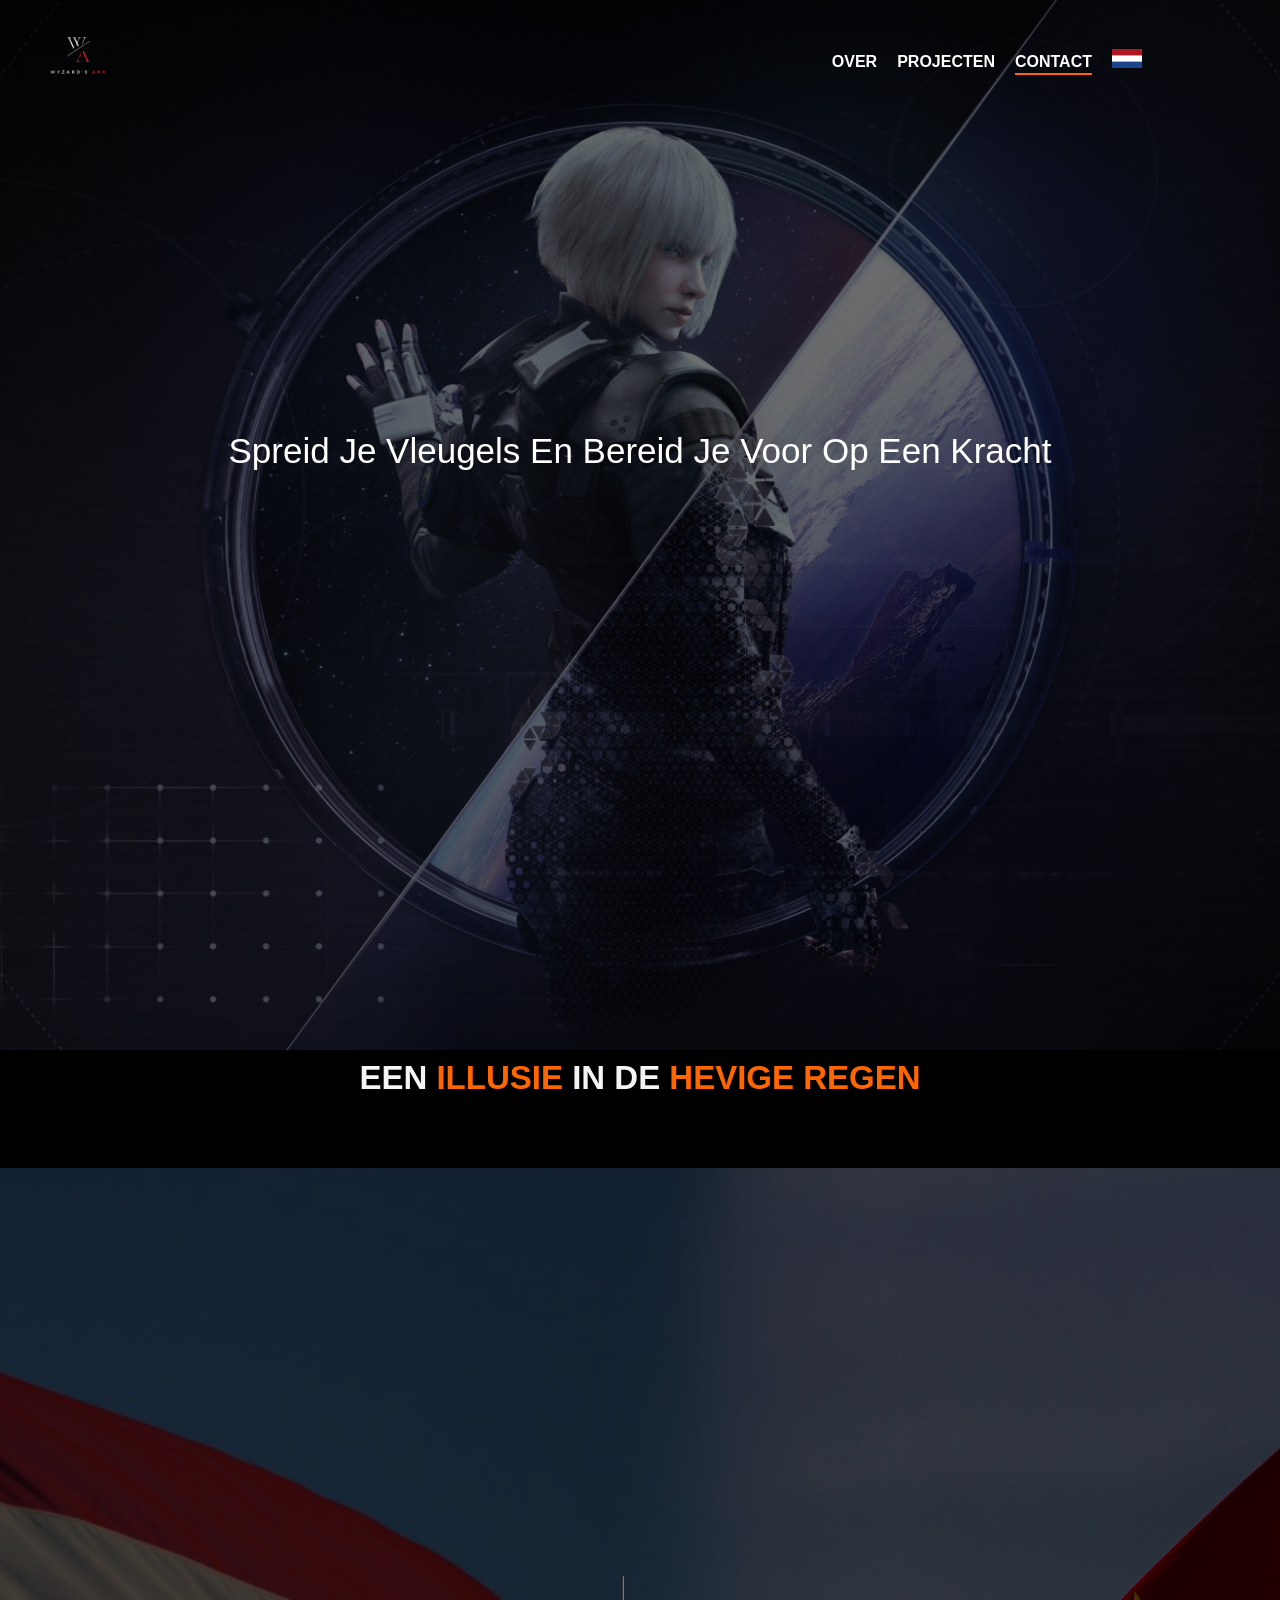
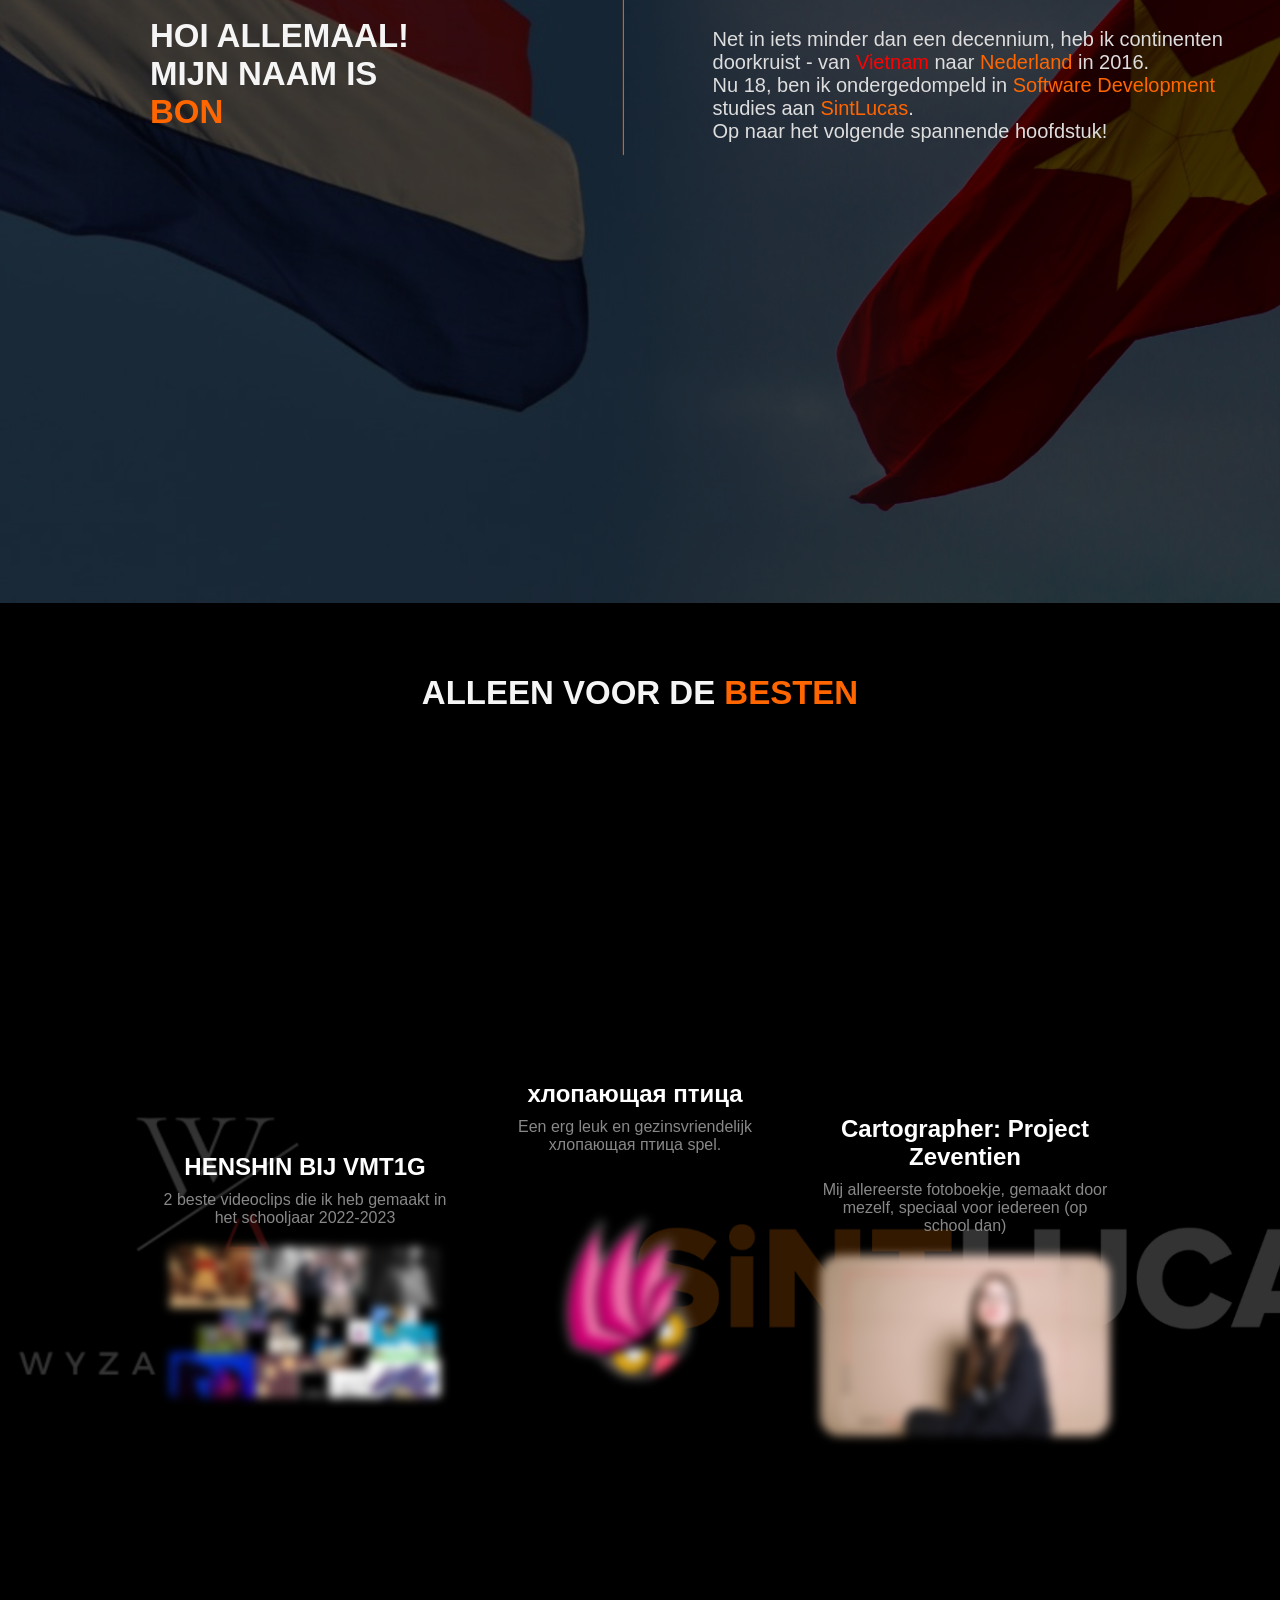
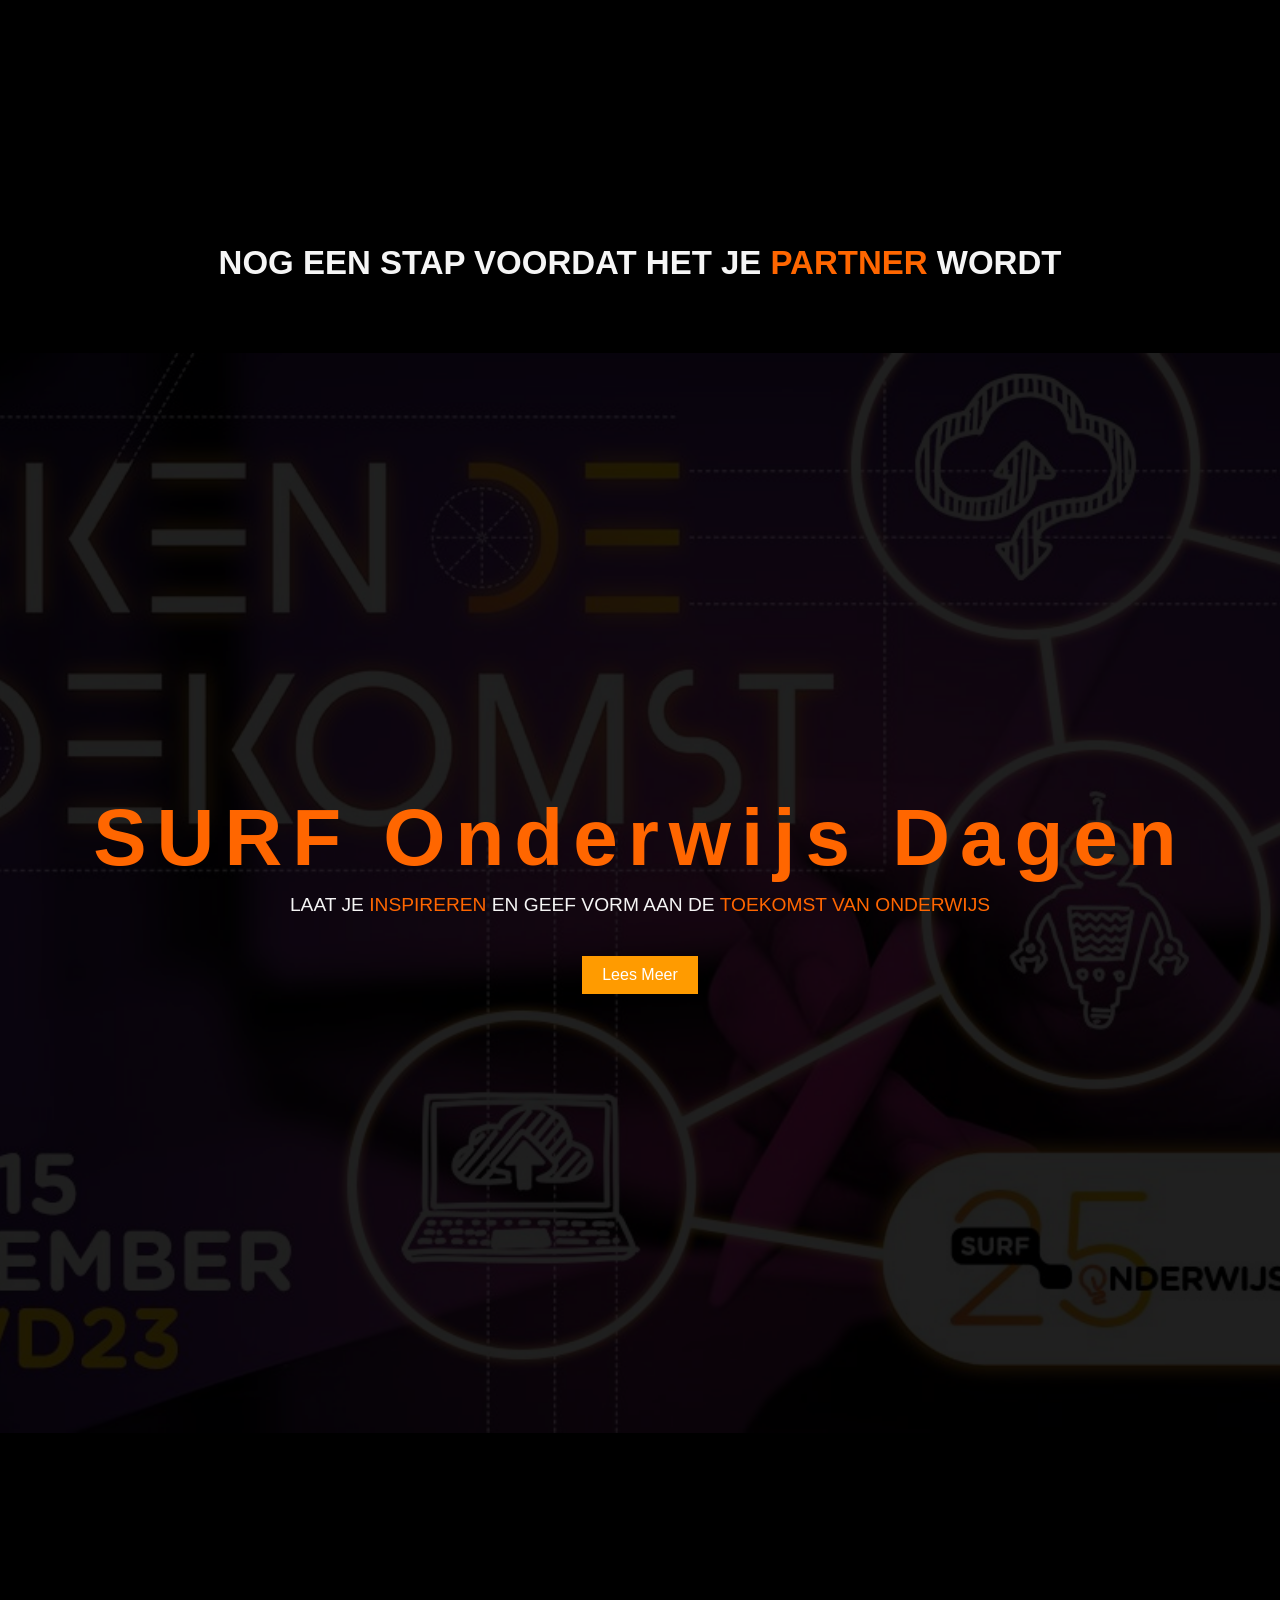
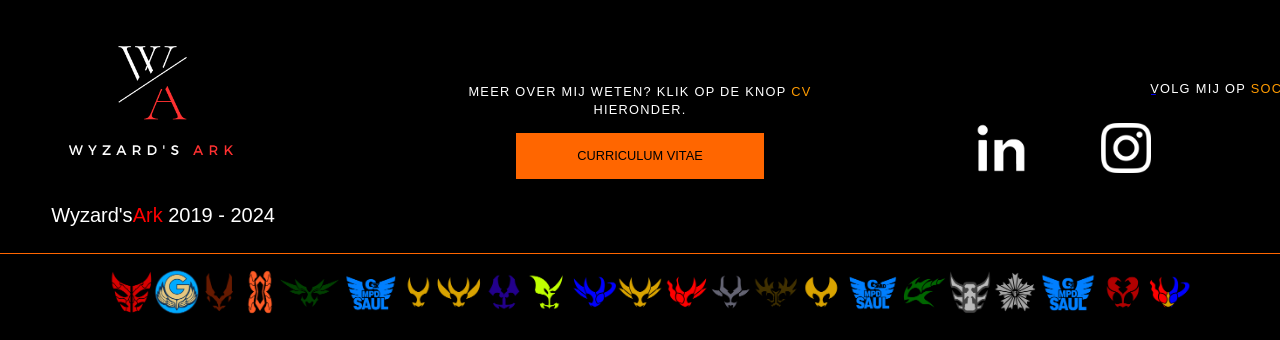
==== DUTCH/indexNL.html @ 13a06c7e "Merge branch 'main' of https://github.com/driedAgedBanana/driedAgedBanana.github.io" ====
<!DOCTYPE html>
<html lang="en">
<head>
    <meta name="viewport" content="width=device-width, initial-scale=1.0">
    <link rel="icon" type="image/x-icon" href="../Img/WA.jpg">
    <meta charset="UTF-8">
    <title>WyzardArk</title>
    <link rel="stylesheet" href="./CSS/styleNL.css">
</head>
<body class="background" onload="typeText()">

    <nav class="navbar">
        <div class="nav">
            <a href="./indexNL.html">
                <img src="../Img/WALogo-removebg-preview.png" class="brand-logo" alt="">
            </a>
            <div class="nav-items">
                <ul class="menu-bar">
                    <li><a href="#Aboutme">Over</a></li>
                    <li><a href="#project-highlight">Projecten</a></li>
                    <li><a href="mailto:cao.bon2805@gmail.com" class="contact-button">Contact</a></li>
                </ul>

                <div class="language-selector" id="languageSelector">
                    <a href="#" class="language-link" id="nl-link">
                        <div class="flag-icon"></div>
                        <img src="../Img/vlag-nederland.png" alt="">
                    </a>
                    <div class="language-dropdown-content">
                        <a href="../index.html" id="uk-link">
                            <div class="flag-icon uk-flag"></div>
                            English
                        </a>
                        <a href="../VIETNAMESE/indexVN.html" id="vn-link">
                            <div class="flag-icon vn-flag"></div>
                            Tiếng Việt
                        </a>
                    </div>
                </div>

            </div>
        </div>
    </nav>
<!-- hero section -->
<header class="hero-section">
        <p class="sub-heading" style="color: white;" id="typing-text"></p>
</header>

<header class="explore" id="explore">
    <div class="explore-content">
        <h1>EEN <span>ILLUSIE</span> IN DE <span>HEVIGE REGEN</span></h1>
    </div>
</header>


<!-- Add the "fade-in" class to the elements you want to animate -->
    <section class="aboutMe" id="Aboutme">
        <div class="explore-me fade-in">
            <div>
                <h1>HOI ALLEMAAL! MIJN NAAM IS <span>BON</span></h1>
                <img class="myIMG" src="../Img/IMG_5244.JPG" alt="">
            </div>
            <div class="line"></div>
            <p><p>Net in iets minder dan een decennium, heb ik continenten doorkruist - van <span id="span-vietnam">Vietnam</span> naar <span>Nederland</span> in 2016. <br> Nu 18, ben ik ondergedompeld in <a id="sd-link" href="https://www.sintlucas.nl/opleiding/software-development/"><span>Software Development</span></a> studies aan <a id="sint-link" href="https://www.sintlucas.nl/"><span class="sint-span">SintLucas</span></a>. <br> Op naar het volgende spannende hoofdstuk!</p>
        </div>
    </section>


<header class="operation" id="operation">
    <div class="operation-content">
        <h1>ALLEEN VOOR DE <span>BESTEN</span></h1>
    </div>
</header>

<section class="projects" id="project-highlight">
    <div class="projects-content fade-in">
        <div class="project">
            <a class="project-links" href="https://www.behance.net/gallery/181965379/A-cool-MV-edit">
            <h2>HENSHIN BIJ <span>VMT1G</span></h2>
            <p>2 beste videoclips die ik heb gemaakt in het schooljaar 2022-2023</p>
            <img src="../Img/VMT1G.jpg" alt="Project 1" class="project-image">
            </a>
        </div>

        <div class="project">
            <a class="project-links" href="https://www.behance.net/gallery/182132895/Project-Rigidbirdy-(NL)">
            <h2><span>хлопающая птица</span></h2>
            <p>Een erg leuk en gezinsvriendelijk хлопающая птица spel.</p>
            <img src="../Img/BirdExaid-removebg-preview.png" alt="Project 2" class="project-image">
            </a>
        </div>

        <div class="project">
            <a class="links" href="https://www.behance.net/gallery/194941511/Cartographer-Project-Seventeen">
            <h2><span>Cartographer</span>: Project <span>Zeventien</span></h2>
            <p>Mij allereerste fotoboekje, gemaakt door mezelf, speciaal voor iedereen (op school dan)</p>
            <img src="../Img/Project 17 PNG FINALE28.jpg" alt="Project 3" class="project-image">
            </a>
        </div>

    </div>

</section>

<header class="mirage" id="mirage">
    <div class="mirage-content">
        <h1>NOG EEN STAP VOORDAT HET JE <span>PARTNER</span> WORDT</h1>
    </div>
</header>

    <section class="highlight">
        <div class="highlight-content">
            <h2 class="mirage-text"><span>SURF Onderwijs Dagen</span></h2>
            <p>LAAT JE <span>INSPIREREN</span> EN GEEF VORM AAN DE <span>TOEKOMST VAN ONDERWIJS</span></p>
            <a href="./mirageNL.html"><button class="btn">Lees Meer</button></a>
        </div>
        <img class="SURF-wallpaper" src="../Img/DarkSurfWallpaper.png" alt="">
        <!--<video autoplay muted loop class="background-video" id="background-video">
            <source src="./Video/Day1SURFedited.mp4" type="video/mp4">
            Your browser does not support the video tag :(
        </video>-->
    </section>

<footer class="footer">
    <div class="footermainrow">
        <img class= "footer-logo" src="../Img/WALogo.png" alt="">
        <p class="footer-title">Wyzard's<span>Ark</span> 2019 - 2024</p>
    </div>

    <div class="contact-me">
        <div class="footercaps">Meer over mij weten? Klik op de knop <span>CV</span> hieronder.</div>
        <a href="../Kopie%20van%20BonCVRenewWTextDutch.pdf" download><button class="question-button">Curriculum Vitae</button></a>

            <div class="social-media">Volg mij op <span>sociale media</span>
                <a class="instagram" href="https://www.instagram.com/koreaanse_bladman/">
                    <img src="../Img/instawhite.png" id="instagram" alt="">
                </a>

                <a href="https://www.linkedin.com/in/bon-cao-332283220/">
                    <img src="../Img/whiteLinkedin.png" id="linkedin" alt="">
                </a>
            </div>

    </div>

    <div class="footer-line">
        <div class="footer-cap">
            <img class="footer-banner" src="../Img/AgitoIcon.png" alt="">
            <img class="phone-footer-banner" src="../Img/FourthFiveCropped.png" alt="">
        </div>
    </div>

</footer>

</body>
<script src="./JS/scriptNL.js"></script>
</html>
---- DUTCH/CSS/styleNL.css ----
body, html {
    background-color: black;
    padding: 0;
    margin: 0;
    scrollbar-width: thin;
    scrollbar-color: #ff6600 transparent;
    font-family: 'roboto', sans-serif;
}

body::-webkit-scrollbar {
    width: 8px;
}
body::-webkit-scrollbar-track {
    background: transparent;
}

body::-webkit-scrollbar-thumb {
    background-color: transparent;
    border-radius: 6px;
}

body::-webkit-scrollbar-thumb:hover {
    background-color: transparent;
}

*{
    margin: 0;
    padding: 0;
    box-sizing: border-box;
    font-family: 'roboto', sans-serif;
}

.background {
    height: 1050px;
    background-image: url('../../Img/bigCroppedIana.png');
    background-position: center;
    background-size: cover;
}

.container {
    display: grid;
    grid-template-columns: repeat(2, 1fr);
    grid-gap: 20px;
    grid-template-areas:
        "header header"
        "explore explore"
        "aboutMe operation"
        "projects mirage"
        "highlight highlight"
        "footer footer";
}

.header {
    grid-area: header;
}

.explore {
    grid-area: explore;
}

.aboutMe {
    grid-area: aboutMe;
}

.operation {
    grid-area: operation;
}

.projects {
    grid-area: projects;
}

.mirage {
    grid-area: mirage;
}

.highlight {
    grid-area: highlight;
}

.footer {
    grid-area: footer;
}


.navbar {
    position: sticky;
    top: 0;
    left: 0;
    width: 100%;
    z-index: 9;
}

.nav {
    padding: 10px 10vw;
    display: flex;
    justify-content: space-between;
    position: sticky;
    top: 0;
    z-index: 0;
}

.menu-bar {
    list-style: none;
    display: flex;
    margin: 0;
    padding: 0;
}

.menu-bar li {
    margin-right: 20px;
}

.menu-bar a {
    text-decoration: none;
    color: #fff;
    font-weight: bold;
    font-size: 16px;
    text-transform: uppercase;
    transition: color 0.3s;
}

.menu-bar a:hover {
    color: #BFBDC1;
}

.contact-button {
    color: #ff6600;
    border-bottom: 2px solid #ff6600;
    padding-bottom: 3px;
}

.brand-logo {
    height: 100px;
    margin-left: -100px;
}

.nav-items {
    display: flex;
    align-items: center;
}

.nav-items a img{
    width: 30px;
}

/* Style the language selector container */
.language-selector {
    position: relative;
    display: inline-block;
}

/* Style the language link (Union Jack flag) */
.language-link {
    display: block;
    text-decoration: none;
    color: #333; /* Text color */
    transition: background-color 0.3s; /* Smooth hover effect */
}

/* Style the flag icon (you can adjust the dimensions as needed) */
.flag-icon {
    width: 30px; /* Adjust the width as needed */
    height: auto;
    margin-right: 10px; /* Add some spacing between flag and text */
    margin-top: -3px;
}

/* Style the dropdown content (initially hidden) */
.language-dropdown-content {
    display: none;
    position: absolute;
    background-color: #EEE4E1; /* Background color of the dropdown */
    min-width: 160px; /* Adjust the width as needed */
    box-shadow: 0 8px 16px 0 rgba(0, 0, 0, 0.2); /* Add a shadow */
    z-index: 1;
    overflow: hidden;
    transition: max-height 0.5s ease-in-out; /* Smooth animation */
}

/* Style the individual language options (href links) */
.language-dropdown-content a {
    display: flex;
    align-items: center;
    text-decoration: none;
    color: #333; /* Text color */
    padding: 12px 18px;
    transition: background-color 0.3s; /* Smooth hover effect */
}

/* Change the background color on hover */
.language-dropdown-content a:hover {
    background-color: #BFBDC1; /* Hover background color */
}

/* Show the dropdown content when the language link is hovered */
.language-selector:hover .language-dropdown-content {
    display: block;
    max-height: 200px; /* Adjust the maximum height as needed */
}

/* Define flag icons for each language */
.de-flag {
    background-image: url("../../Img/Germanyflag.png");
    height: 20px;
    background-size: cover;
}


.nl-flag {
    background-image: url('../../Img/vlag-nederland.png');
    height: 20px;
    background-size: cover;
}

.uk-flag {
    background-image: url("../../Img/Flag_of_the_United_Kingdom_(1-2).svg.webp");
    height: 15px;
    background-size: cover;
}

.fi-flag {
    background-image: url("../../Img/Flag_of_Finland.svg.png");
    height: 20px;
    background-size: cover;
}

.es-flag {
    background-image: url("../../Img/Bandera_de_España.svg.png");
    height: 20px;
    background-size: cover;
}


.vn-flag {
    background-image: url('../../Img/Flag_of_Vietnam.svg.png');
    height: 20px;
    background-size: cover;
}

.links-container{
    width: 100%;
    display: flex;
    padding: 10px 10vw;
    justify-content: center;
    list-style: none;
    border-top: 1px solid #d1d1d1;
}

.link{
    text-transform: capitalize;
    padding: 0 10px;
    margin: 0 5px;
    text-decoration: none;
    color: #383838;
    opacity: 0.5;
    transition: .5s;
}

.link:hover{
    opacity: 1;
}

.hero-section{
    width: 100%;
    height: 96vh;
    background-size: cover;
    display: flex;
    justify-content: center;
    align-items: center;
}


.hero-section .logo{
    height: 150px;
    display: block;
    margin: auto;
}

.hero-section .sub-heading{
    /*margin-top: 10px;*/
    text-align: center;
    color: #fff;
    text-transform: capitalize;
    font-size: 35px;
    font-weight: 300;
    height: 210px;
}

.content {
    position: absolute;
    color: white;

}

#down-arrow {
    width: 50px; /* Adjust the width as needed */
    height: auto; /* Automatically adjust height */
    animation: fadeIn 1s ease forwards;
}


@keyframes moveUp {
    from {
      transform: translateY(0);
    }
    to {
      transform: translateY(-20px);
    }
  }

  @keyframes drawLine {
    from {
      width: 0;
    }
    to {
      width: 100%;
    }
  }

  @keyframes fadeIn {
    from {
      opacity: 0;
    }
    to {
      opacity: 1;
    }
  }
  @keyframes imgfade {
    from {
      opacity: 0;
    }
    to {
      opacity: 1;
    }
  }

  .move-up {
    animation: moveUp 0.5s ease forwards;
  }

  .draw-line {
    display: block;
    width: 0;
    overflow: hidden;
    white-space: nowrap;
    animation: drawLine 0.5s ease forwards;
    height: 2px;
    margin: 10px 0;
    background-color: #ff6600;
  }

  .fade-in {
    display: block;
    opacity: 0;
    animation: fadeIn 1s ease forwards;
    animation-delay: 0.5s;
    font-size: 20px; /* Adjust the font size as needed */
  }
  .imgfade{
    display: block;
    opacity: 0;
    animation: fadeIn 2s ease forwards;
    animation-delay: 1s;
    margin-left: 45%;
  }

.sub-heading {
    text-align: center;
    color: #fff;
    text-transform: capitalize;
    font-size: 35px;
    font-weight: 300;
}

span {
    color: #ff6600;
}

.explore {
    width: 100%;
    height: 20vh;
    background-image: url('../../Img/HeavyDarkrain.png');
    background-position: center;
    background-size: cover;
    background-attachment: fixed; /* This enables the parallax effect */
    display: flex;
    align-items: center;
    justify-content: center;
    text-align: center;
}

.explore-content {
    width: 100%;
    max-width: 900px; /* Adjust as needed */
    padding: 150px 20px;
    color: whitesmoke;
}

.explore-content h1 {
    font-size: 165%;
}
.explore-content .line {
    margin-bottom: 50px;
}
.explore-content p {
    color: rgb(221, 221, 221);
}


.aboutMe {
    width: 100%;
    height: 115vh;
    background-image: url(../../Img/vietnamxdutchflipped.png);
    background-position: center;
    background-size: cover;
    background-repeat: no-repeat;
    display: flex;
    align-items: center;
}

.friends {
    font-size: 10px;
}

.explore-me {
    margin: 0 auto;
    color: whitesmoke;
    display: flex;
    align-items: center;
}

.image-credit p {
    font-size: 20px;
}

.explore-me h1 {
    font-size: 165%;
    display: block;
    margin-right: 0;
    margin-left: 150px;
}

.myIMG {
    width: 100%;
    margin-left: 150px;
    max-width: 400px;
    height: auto;
}


.explore-me .line {
    margin-bottom: 50px;
    margin-left: 100px;
}

.explore-me p {
    color: rgb(221, 221, 221);
    padding-left: 0;
    font-size: 20px;
}


#photo-credit {
    font-size: 15px;
    margin-left: 160px;
}

#credit-link {
    text-decoration: none;
    color: white;
}

#sd-link, #sint-link {
    text-decoration: none;
    color: white;
}

.sint-span {
    color: #ff6600;
}

#span-vietnam {
    color: red;
}

.line {
    width: 300px;
    height: 1px;
    background: #ff6600;
    margin: 10px auto;
    border-radius: 5px;
    transform: rotate(90deg);
}

.operation {
    width: 100%;
    height: 20vh;
    background-image: url('../../Img/winningSledge.png');
    background-position: center;
    background-size: cover;
    background-attachment: fixed; /* This enables the parallax effect */
    display: flex;
    align-items: center;
    justify-content: center;
    text-align: center;
}

.operation-content {
    width: 100%;
    max-width: 800px; /* Adjust as needed */
    padding: 150px 20px;
    color: whitesmoke;
}

.operation-content h1 {
    font-size: 165%;
}

.operation-content p {
    color: rgb(221, 221, 221);
}
.operation-content .ctn {
    margin-top: 40px;
}

.projects {
    width: 100%;
    height: 110vh;
    background-image: url(../../Img/SintxWy.png);
    background-position: center;
    background-size: cover;
    background-repeat: no-repeat;
    display: flex;
    align-items: center;
}

.projects-content {
    max-width: 1000px;
    margin: 0 auto;
    color: whitesmoke;
    display: flex;
    align-items: center;
}

.projects-content h1 {
    font-size: 165%;
    padding-bottom: 40px;
    padding-left: 103px;
}

.project {
    width: 33%;
    padding: 20px;
    box-sizing: border-box;
    text-align: center;
}

.project h2 {
    font-size: 24px;
    margin-bottom: 10px;
}

.project p {
    font-size: 16px;
    color: #888;
    margin-bottom: 20px;
}

.project-image {
    max-width: 100%;
    height: auto;
    border-radius: 20px;
    filter: blur(5px);
    transition: filter 0.3s ease;
}

.project-image:hover {
    filter: none;
}

.project-links {
    text-decoration: none;
    color: white;
}


.project h2 span {
    color: white;
    transition: color 0.6s ease;
}

.project:hover h2 span {
    color: #ff6600;
}

.highlight {
    position: relative;
    width: 100%;
    height: 120vh;
    display: flex;
    align-items: center;
    justify-content: center;
    color: whitesmoke;
    text-align: center;
    overflow: hidden;
}

.highlight-content {
    z-index: 1;
}

.highlight-content h2 {
    font-size: 5em;
    margin-bottom: 10px;
}

.highlight-content p {
    font-size: 1.2em;
    margin-bottom: 30px;
}


.btn {
    display: inline-block;
    margin-top: 10px;
    padding: 10px 20px;
    font-size: 1em;
    color: white;
    background-color: #FF9B00;
    text-decoration: none;
    border: none;
    transition: background-color 0.3s;
}

.btn:hover {
    background-color: orangered;
}

/*.background-video {
    position: absolute;
    top: 50%;
    left: 50%;
    min-width: 100%;
    min-height: 100%;
    width: auto;
    height: auto;
    transform: translate(-50%, -50%);
    z-index: 0;
    opacity: 0.4;
}*/

.SURF-wallpaper {
    position: absolute;
    top: 50%;
    left: 50%;
    min-width: 100%;
    min-height: 100%;
    width: auto;
    height: auto;
    transform: translate(-50%, -50%);
    z-index: 0;
    opacity: 0.5;
}

.mirage-text {
    letter-spacing: 10px;
}


.links {
    text-decoration: none;
    color: white;
}

.mirage {
    width: 100%;
    height: 20vh;
    background-image: url('../../Img/Kara1Dark.png');
    background-position: center;
    background-size: cover;
    background-attachment: fixed; /* This enables the parallax effect */
    display: flex;
    align-items: center;
    justify-content: center;
    text-align: center;
}

.mirage-content {
    width: 100%;
    max-width: 1000px; /* Adjust as needed */
    padding: 150px 20px;
    color: whitesmoke;
}

.mirage-content h1 {
    font-size: 165%;
}

.mirage-content p {
    color: rgb(221, 221, 221);
}

.footer {
    flex-direction: column;
    padding-top: 80px;
    padding-bottom: 10px;
    display: flex;
    overflow: hidden;
}

.footermainrow {
    width: 100%;
    min-height: 100px;
    padding: 4vw 4vw 2vw;
    margin: 0;
    background-color: black;
    color: white;
    font-size: 20px;
}

.footer-title {
    margin-top: -60px;
    text-align: left;
}

.footer-logo{
    display: flex;
    width: 300px;
    height: auto;
    margin-left: -50px;
}

.footer span, .contact-block span {
    color: red;
}

.contact-me span {
    color: #FF9B00 ;
}

.contact-me {
    flex: none;
    color: white;
    padding-left: 0;
    text-align: center;
}

.footercaps {
    max-width: 30vw;
    letter-spacing: 0.1vw;
    text-transform: uppercase;
    margin-bottom: 1vw;
    font-size: 1vw;
    line-height: 1.4vw;
    margin-left: 35%;
    padding-bottom: 1px;
    margin-top: -170px;
}

.question-button {
    width: 250px;
    height: auto;
    text-transform: uppercase;
    background-color: #ff6600;
    border: 1px solid;
    border-radius: 0;
    margin-bottom: 0;
    padding: 1em 15px;
    font-size: 1vw;
    line-height: 1.6em;
    transition: 0.5s;
}

.question-button:hover {
    background-color: white;
    color: red;
}


.social-media {
    margin-left: 70%;
    margin-top: -100px;
    letter-spacing: 0.1vw;
    text-transform: uppercase;
    font-size: 1vw;
    line-height: 1.4vw;
}

#instagram {
    width: 50px;
    height: auto;
    margin-bottom: -80px;
    margin-left: -270px;
}

#linkedin {
    width: 50px;
    height: auto;
    margin-bottom: -80px;
    margin-left: -180px;
}


.footer-line {
    border-top: 1px solid #ff6600;
}

.footer-cap-content {
    color: white;
    text-align: center;
    margin-top: 15px;
}

.footer-banner {
    width: 1200px;
    display: block;
    margin-left: auto;
    margin-right: auto;
    height: auto;
}

.phone-footer-banner {
    display: none;
}

.footer-cap-content span {
    color: #ff6600;
}

/* Example of a media query for screens smaller than 800px */
@media screen and (max-width: 800px) {
    /* Adjustments to Navigation Bar Styles */

    .background {
        background-image: url("../../Img/DragonBorn.png");
    }
    .menu-bar {
        width: 100%; /* Make sure it takes up the full width */
        box-sizing: border-box; /* Include padding and border in element's total width and height */
        overflow: hidden; /* Prevent content from overflowing */
        position: relative; /* Position relative for absolute positioning of child elements */
        text-align: center;
        align-items: center;
        margin-left: 25px;
    }

    .contact-button {
        display: none;
    }

    .language-selector {
        float: right; /* Float to the right */
    }

    .nav-items {
        display: flex; /* Make the items display in a row */
        justify-content: center; /* Center the items horizontally */
        list-style-type: none; /* Remove bullet points from the list */
        padding: 0px; /* Remove default padding */
    }

    .brand-logo {
        width: 80px;
        height: auto;
        display: flex;
        margin-left: auto;
        background-image: url("../../Img/WALogo-removebg-preview.png");
        margin-bottom: -2px;
    }

    .nav {
        margin-left: -24px;
        display: flex;
    }

    .nav-item {
        margin: 0 10px; /* Add some space between the items */
    }

    .nav-items a img {
        width: 30px;
        margin-left: -15px;
    }

    .language-dropdown-content {
        position: absolute;
        top: 140%;
        right: 0;
        left: auto;
        overflow: hidden;
        transition: max-height 0.3s ease;
        background-color: #F3FCF0;
        box-sizing: border-box;
    }

    .Ass {
        background-color: red;
    }

    .Assh1 {
        color: black;
    }

    .aboutMe {
        height: auto;
        background-image: url("../../Img/darkfaiz.png");
    }

    .explore-me {
        flex-direction: column;
        align-items: center;
        text-align: center;
        padding: 20px;
    }

    .explore {
        background-image: url("../../Img/DutchVietDarkPhone.png");
    }

    .explore-me h1,
    .explore-me p {
        text-align: center;
        margin: 10px 0;
    }

    .myIMG {
        width: 80%;
        margin-left: 10px;
        max-width: 300px;
        height: auto;
    }

    #photo-credit,
    #credit-link,
    #sd-link {
        margin-left: 0;
        text-align: center;
    }

    .line {
        margin: 50px auto;
        display: block;
        width: 150px;
        transform: none;
    }

    .operation {
        background-image: url("../../Img/Heavyraindark.png");
    }

    .projects {
        height: auto;
        background-image: none; /* Remove the background image on smaller screens */
    }

    .projects-content {
        flex-direction: column; /* Stack projects vertically on smaller screens */
        align-items: center;
        text-align: center;
    }

    .projects-content h1 {
        font-size: 150%; /* Adjust the font size as needed */
        padding-bottom: 20px;
        padding-left: 0;
    }

    .project {
        width: 100%; /* Take up full width */
        margin-bottom: 30px; /* Add some spacing between projects */
    }

    .project h2 {
        font-size: 20px; /* Adjust the font size as needed */
    }

    .project h2 span {
        color: #ff6600;
    }

    .project p {
        font-size: 14px; /* Adjust the font size as needed */
    }

    .project-image {
        max-width: 100%;
        height: auto;
        filter: none;
    }

    .highlight-content {
        padding: 50px 20px; /* Adjust padding for mobile */
        text-align: center;
    }

    .highlight-content h2 {
        font-size: 2em; /* Adjust font size for mobile */
    }

    .highlight-content p {
        font-size: 1em; /* Adjust font size for mobile */
    }

    .highlight-content .btn {
        margin-top: 20px; /* Add some space between text and button */
    }

    .footer {
        background-color: black;
        color: white;
        text-align: center;
        padding-top: 12px;
    }

    .footermainrow {
        display: flex;
        flex-direction: column;
        align-items: center;
        margin-top: -90px;
    }

    .footer-logo {
        display: flex;
        align-items: center;
        justify-content: center; /* Add this line to horizontally center the logo */
        margin-bottom: -20px; /* Add some space between the logo and text */
        margin-left: -5px;
    }

    .footer-title {
        font-size: 14px;
        margin-bottom: 1px;
    }

    .footercaps {
        font-size: 16px; /* Adjust the font size as needed */
        line-height: 1.5; /* Add some line height for better spacing */
        max-width: 70%; /* Limit the width to improve readability */
        margin: 0 auto; /* Center the text */
        text-align: center; /* Center the text */
        padding-top: 10px;
    }

    #instagram {
        margin-top: 140px;
        margin-left: -230px;
    }

    #linkedin {
        margin-left: -140px;
    }

    .social-media span {
        color: black;
    }

    .social-media {
        color: black;
    }

    .question-button {
        font-size: 14px;
        padding: 10px 20px;
        border: 2px solid #ff6600;
        background-color: transparent;
        color: #ff6600;
        border-radius: 25px;
        cursor: pointer;
        transition: background-color 0.3s, color 0.3s;
        margin-top: 10px;
    }

    .question-button:hover {
        background-color: red;
        color: white;
    }

    .footer-banner {
        display: none;
    }

    .phone-footer-banner {
        display: flex;
        width: 100%;
        height: auto;
        margin-top: 10px; /* Adjust the margin as needed */
        background-image: url('../../Img/reiwabanner.png');
    }

    .footer-line {
        margin-top: 100px; /* Adjust the padding as needed */
    }
}
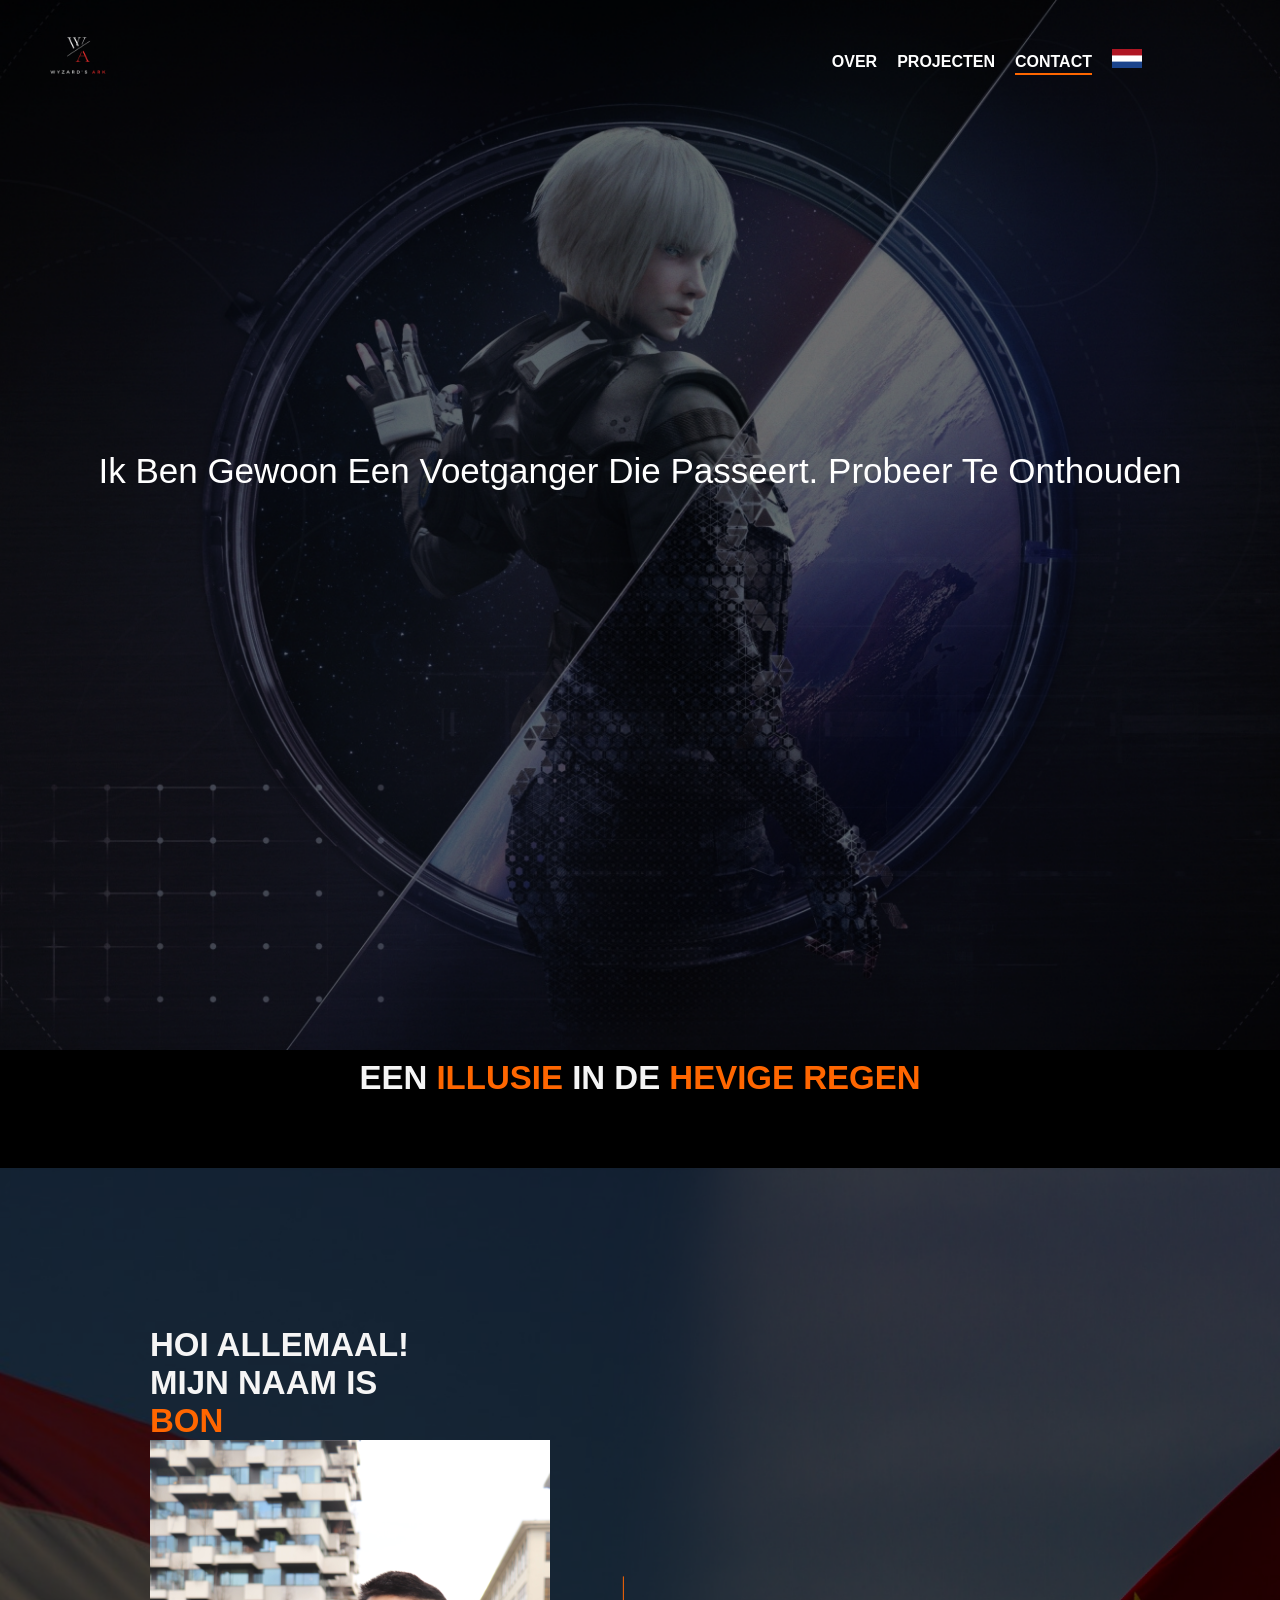
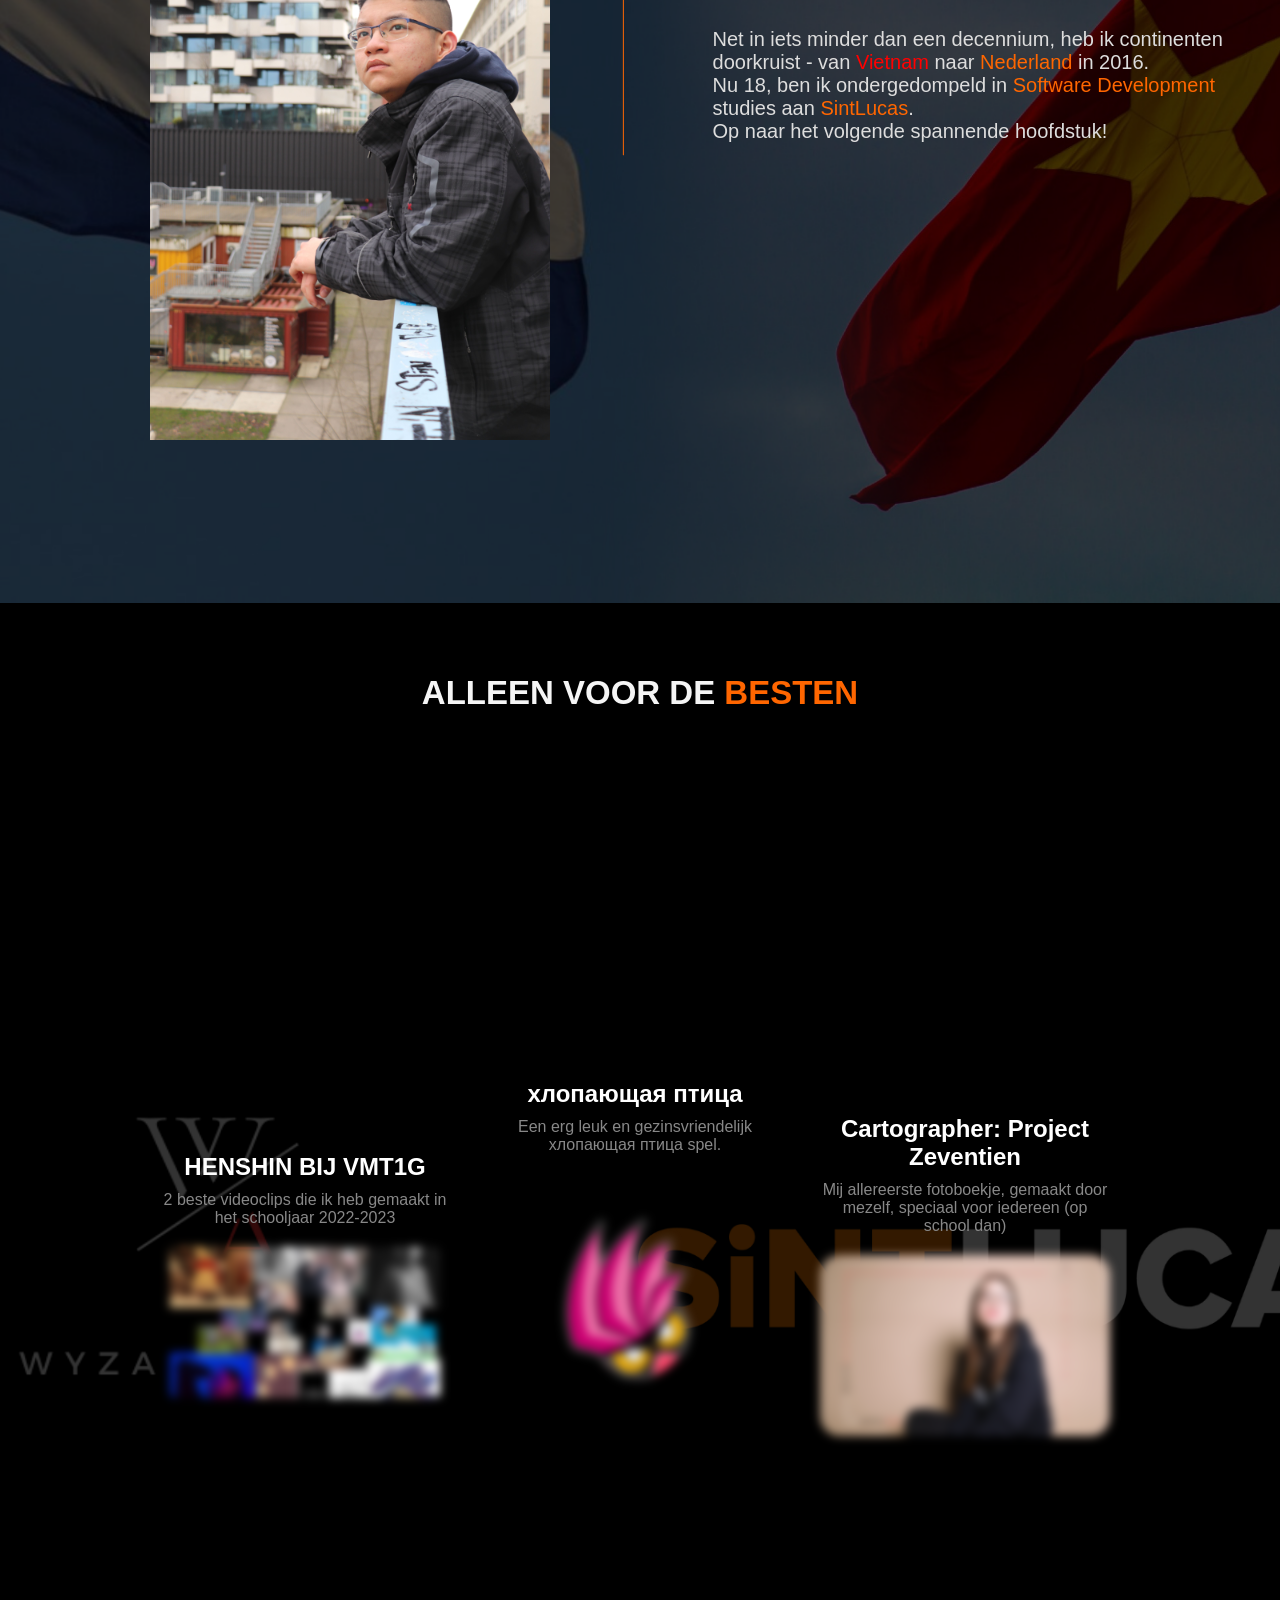
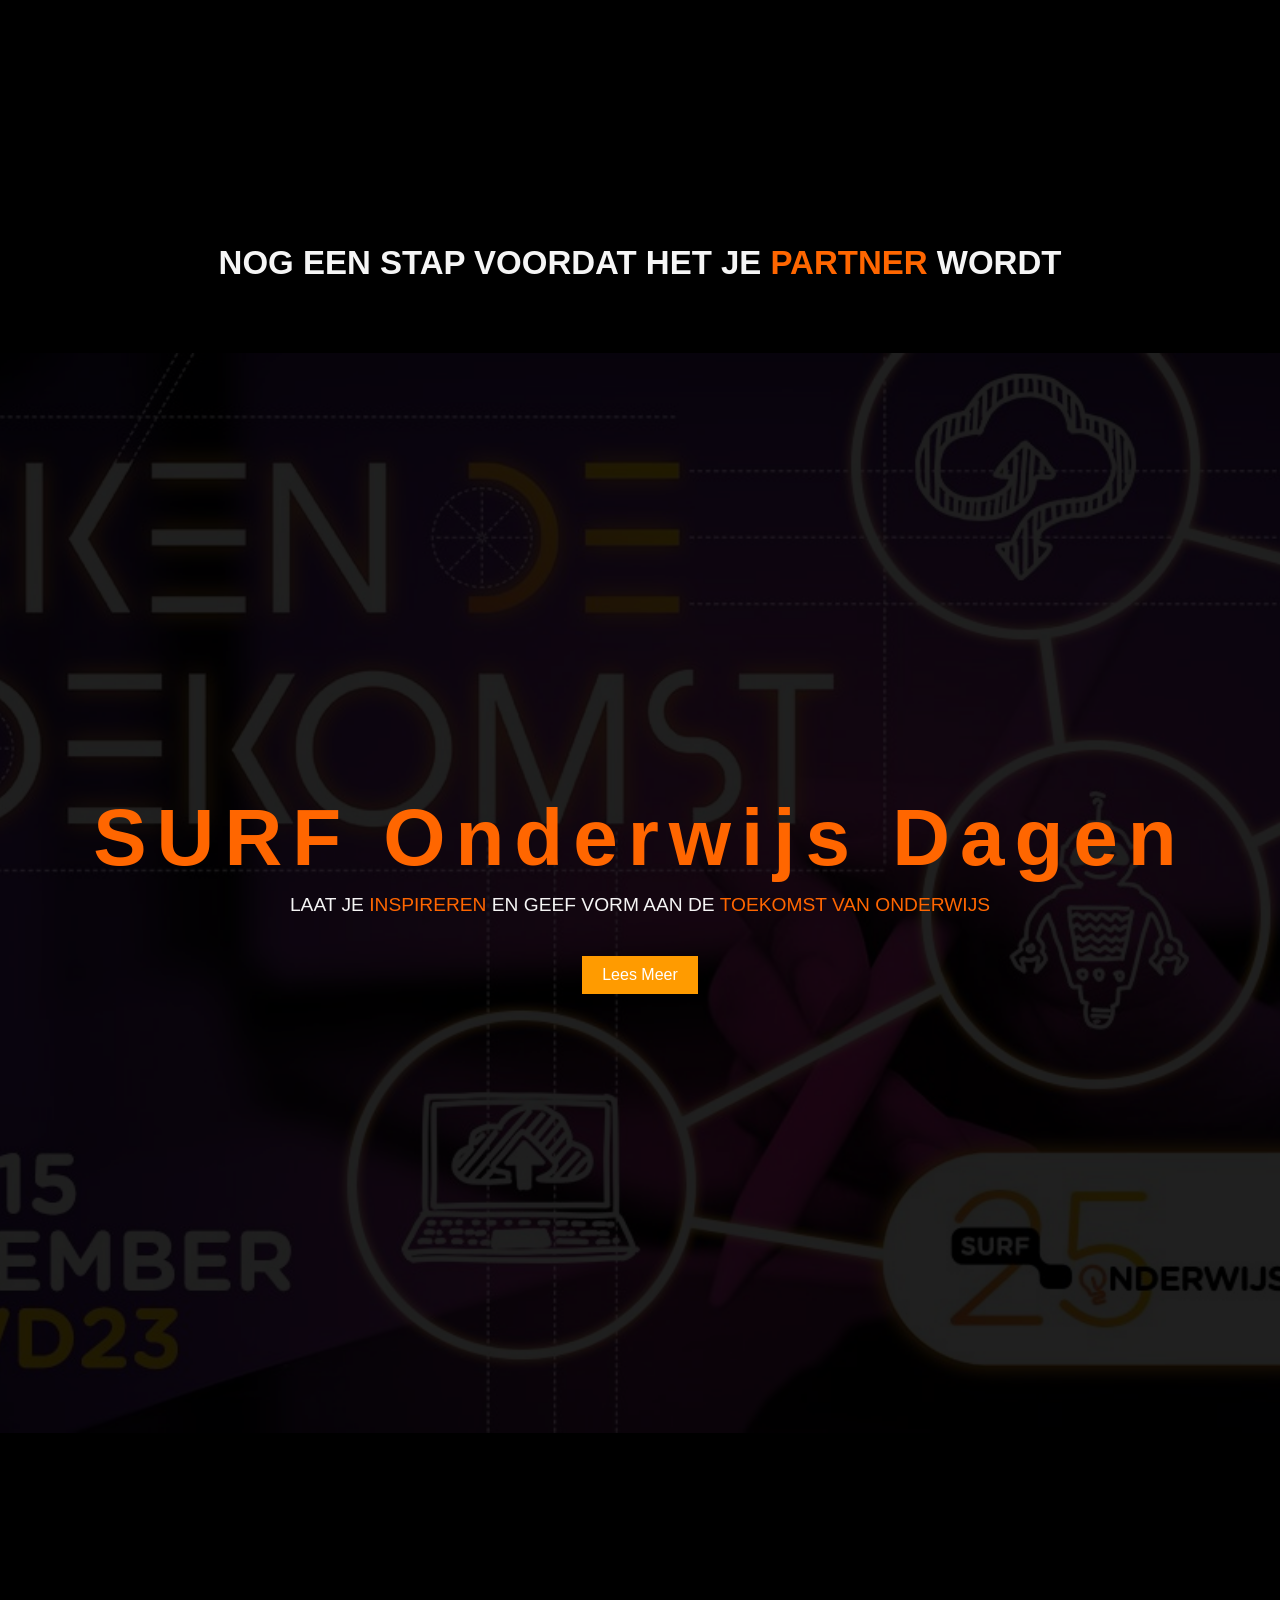
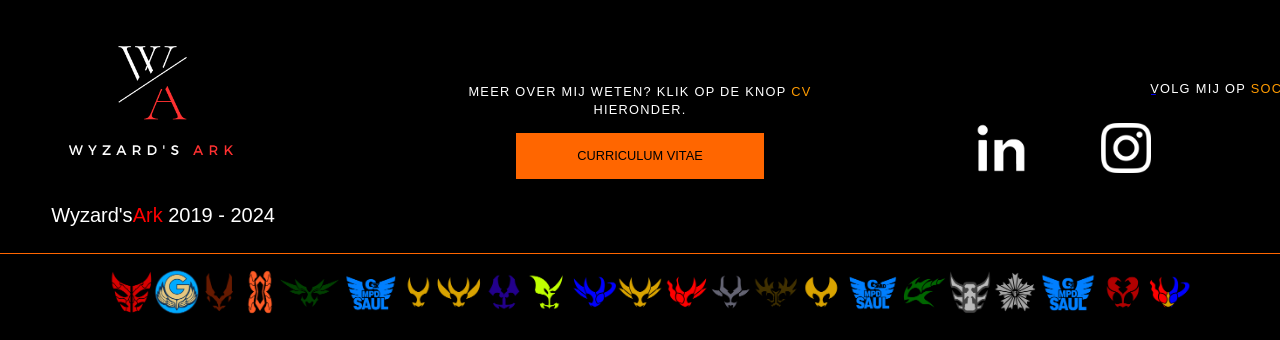
==== commit 0380d838: "Compressed image" ====
--- a/DUTCH/indexNL.html
+++ b/DUTCH/indexNL.html
@@ -58,7 +58,7 @@
         <div class="explore-me fade-in">
             <div>
                 <h1>HOI ALLEMAAL! MIJN NAAM IS <span>BON</span></h1>
-                <img class="myIMG" src="../Img/IMG_5244.JPG" alt="">
+                <img class="myIMG" src="../Img/BonImageCompressed.jpg" alt="">
             </div>
             <div class="line"></div>
             <p><p>Net in iets minder dan een decennium, heb ik continenten doorkruist - van <span id="span-vietnam">Vietnam</span> naar <span>Nederland</span> in 2016. <br> Nu 18, ben ik ondergedompeld in <a id="sd-link" href="https://www.sintlucas.nl/opleiding/software-development/"><span>Software Development</span></a> studies aan <a id="sint-link" href="https://www.sintlucas.nl/"><span class="sint-span">SintLucas</span></a>. <br> Op naar het volgende spannende hoofdstuk!</p>
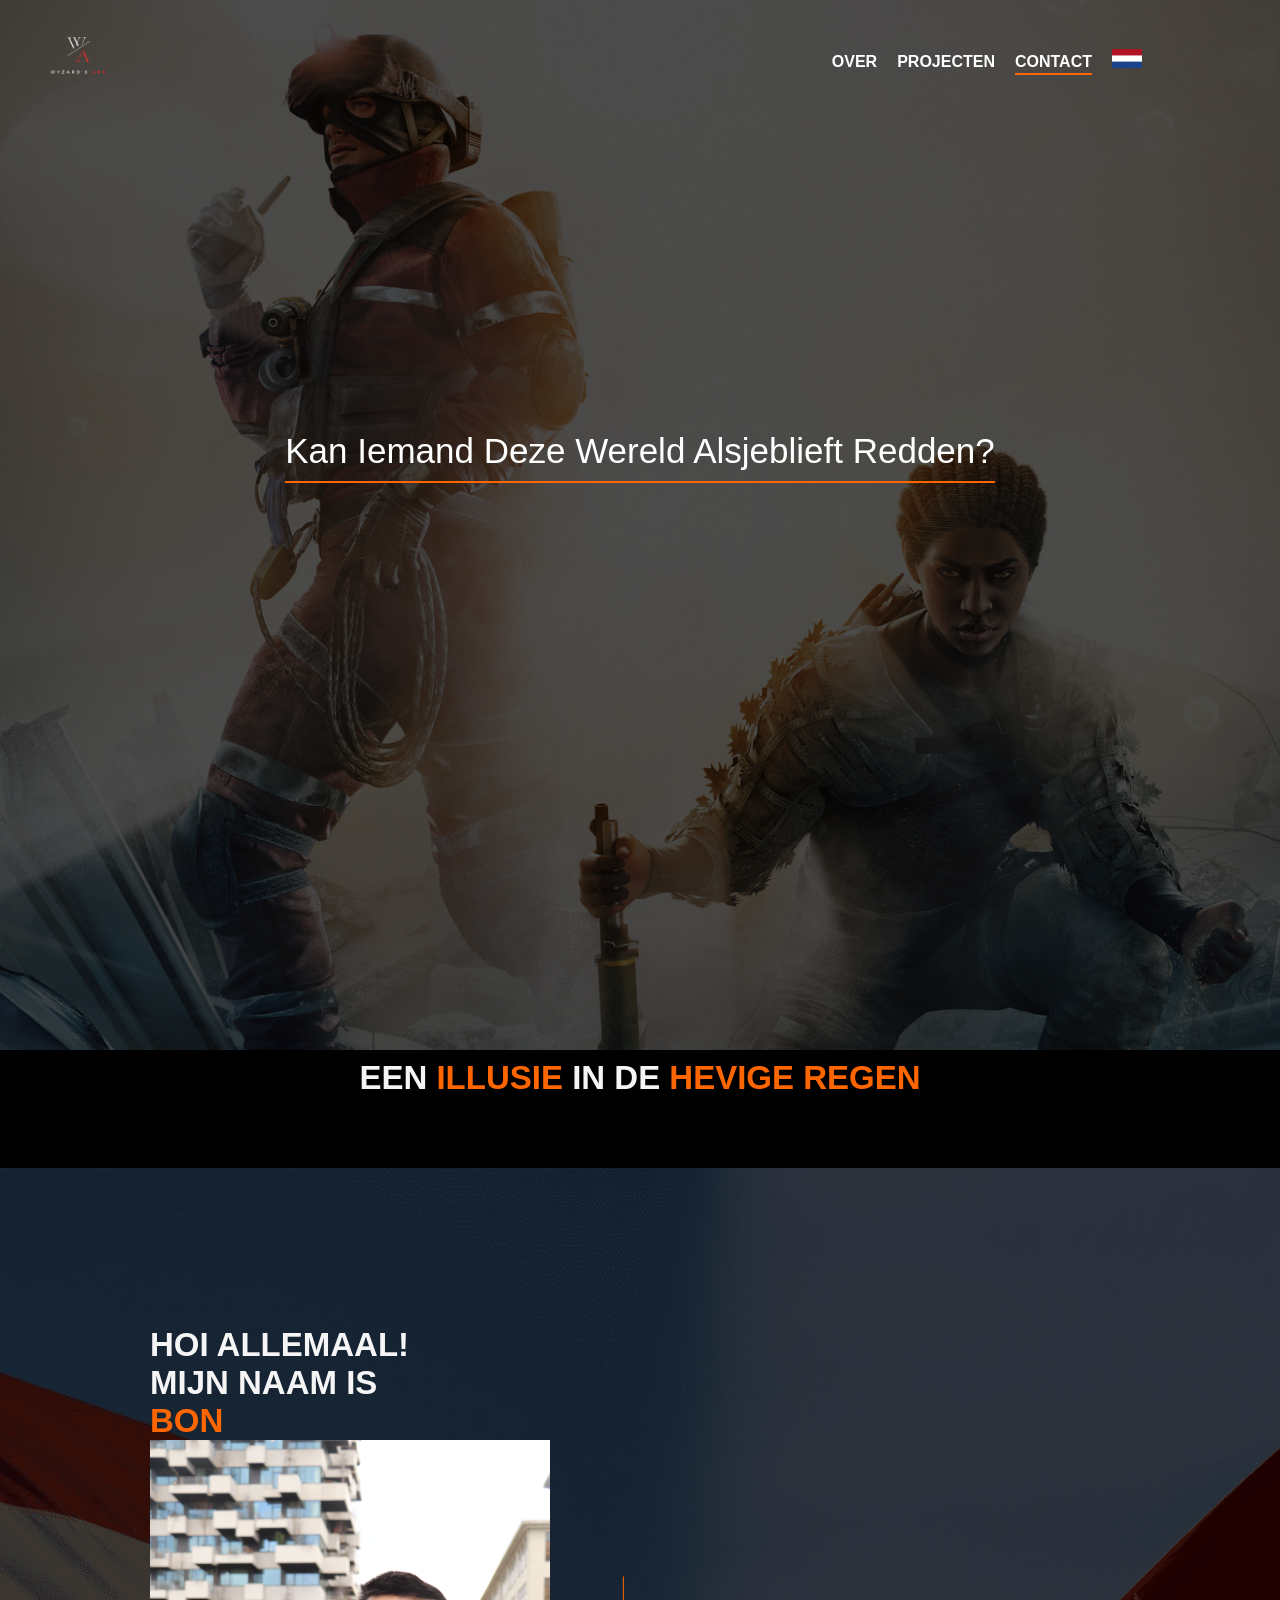
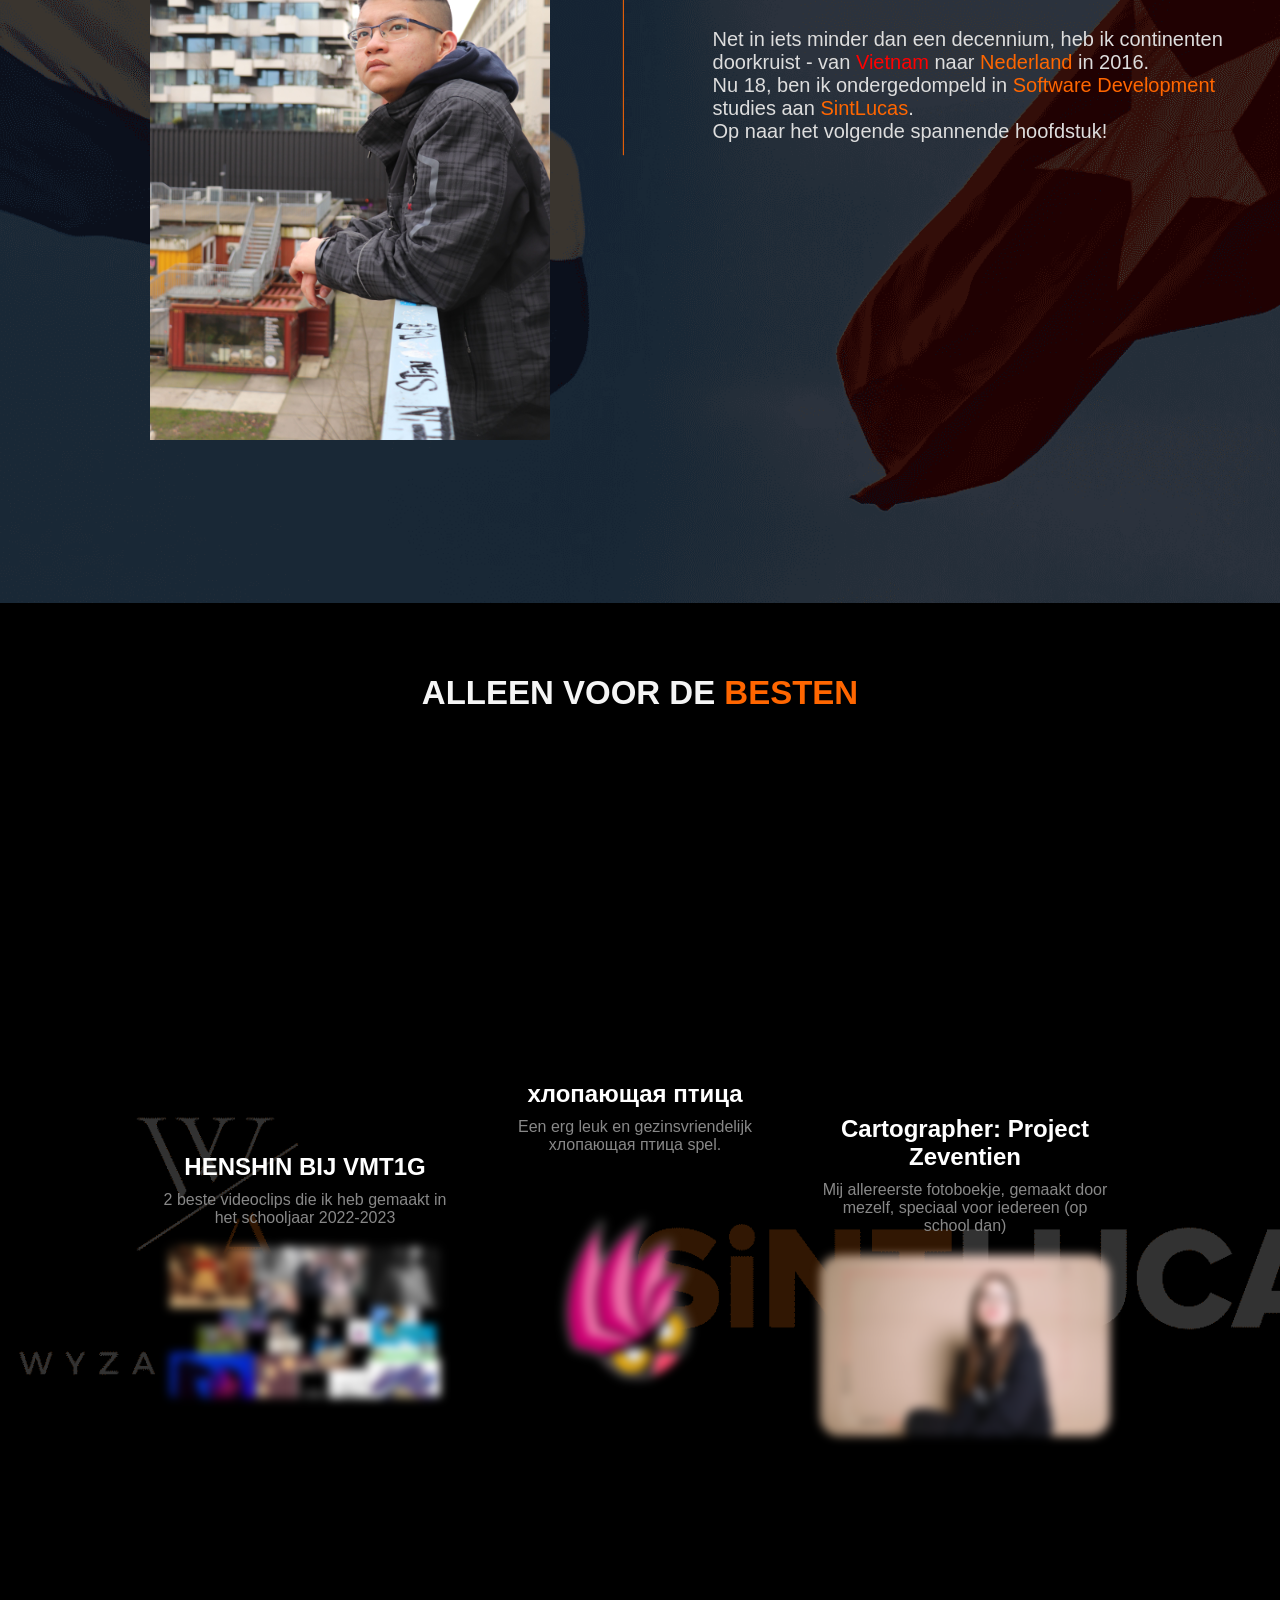
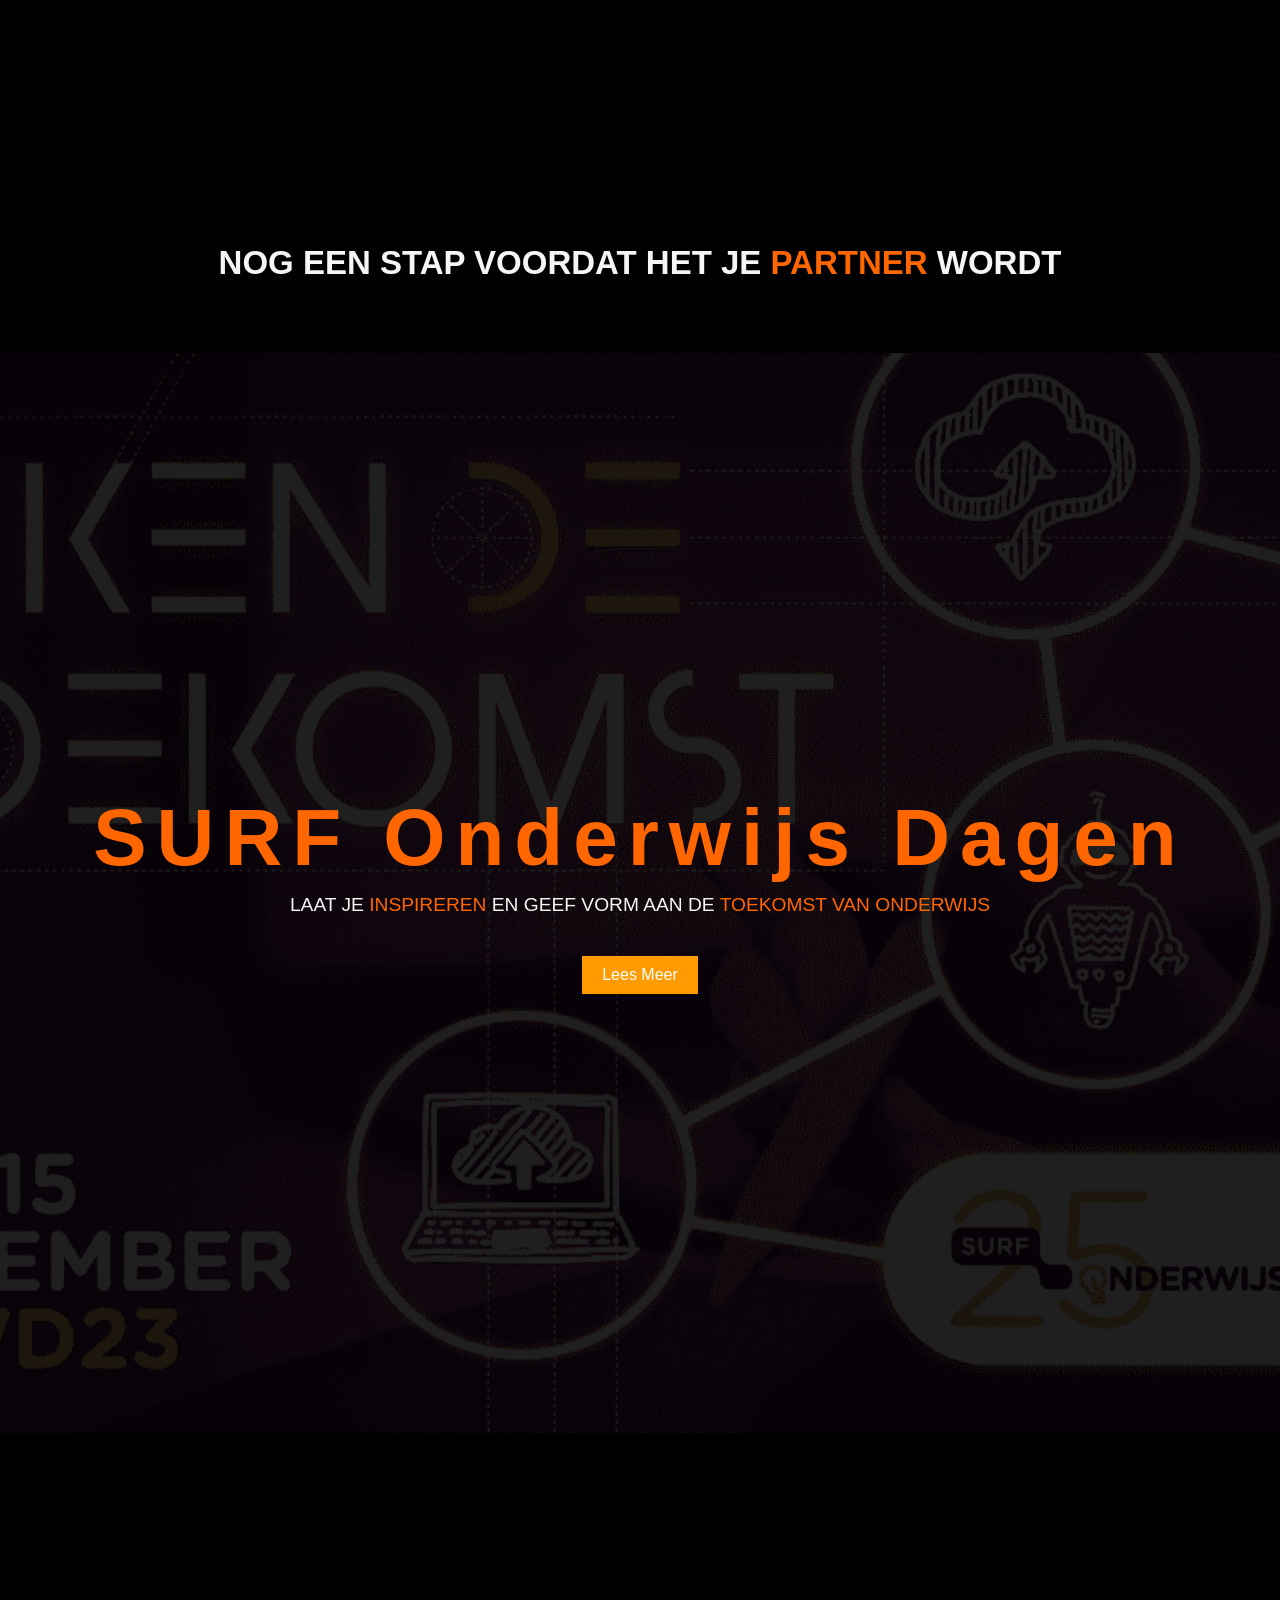
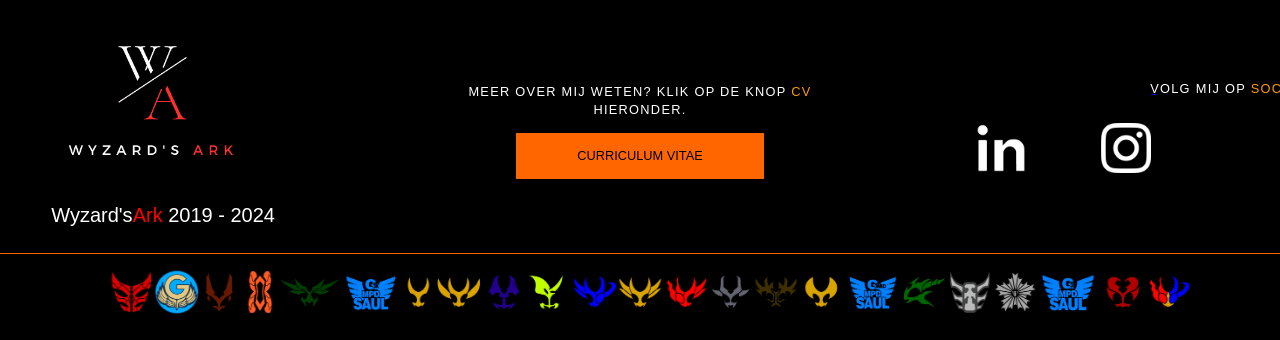
==== commit 47107cb6: "Update Dutch site It's broken, heavily" ====
--- a/DUTCH/indexNL.html
+++ b/DUTCH/indexNL.html
@@ -145,7 +145,7 @@
 
     <div class="footer-line">
         <div class="footer-cap">
-            <img class="footer-banner" src="../Img/AgitoIcon.png" alt="">
+            <img class="footer-banner" src="../Img/AgitoIcon_Compressed.png" alt="">
             <img class="phone-footer-banner" src="../Img/FourthFiveCropped.png" alt="">
         </div>
     </div>
--- a/DUTCH/CSS/styleNL.css
+++ b/DUTCH/CSS/styleNL.css
@@ -32,7 +32,7 @@
 
 .background {
     height: 1050px;
-    background-image: url('../../Img/bigCroppedIana.png');
+    background-image: url('../../Img/SteelWaveDarkBG.png');
     background-position: center;
     background-size: cover;
 }
@@ -214,7 +214,7 @@
 }
 
 .uk-flag {
-    background-image: url("../../Img/Flag_of_the_United_Kingdom_(1-2).svg.webp");
+    background-image: url("../../Img/Union_Jack.png");
     height: 15px;
     background-size: cover;
 }
@@ -902,6 +902,14 @@
         color: black;
     }
 
+    .hero-section .sub-heading {
+        text-align: center;
+        text-transform: capitalize;
+        font-size: 28px;
+        font-weight: 200;
+        height: 150px;
+    }
+
     .aboutMe {
         height: auto;
         background-image: url("../../Img/darkfaiz.png");
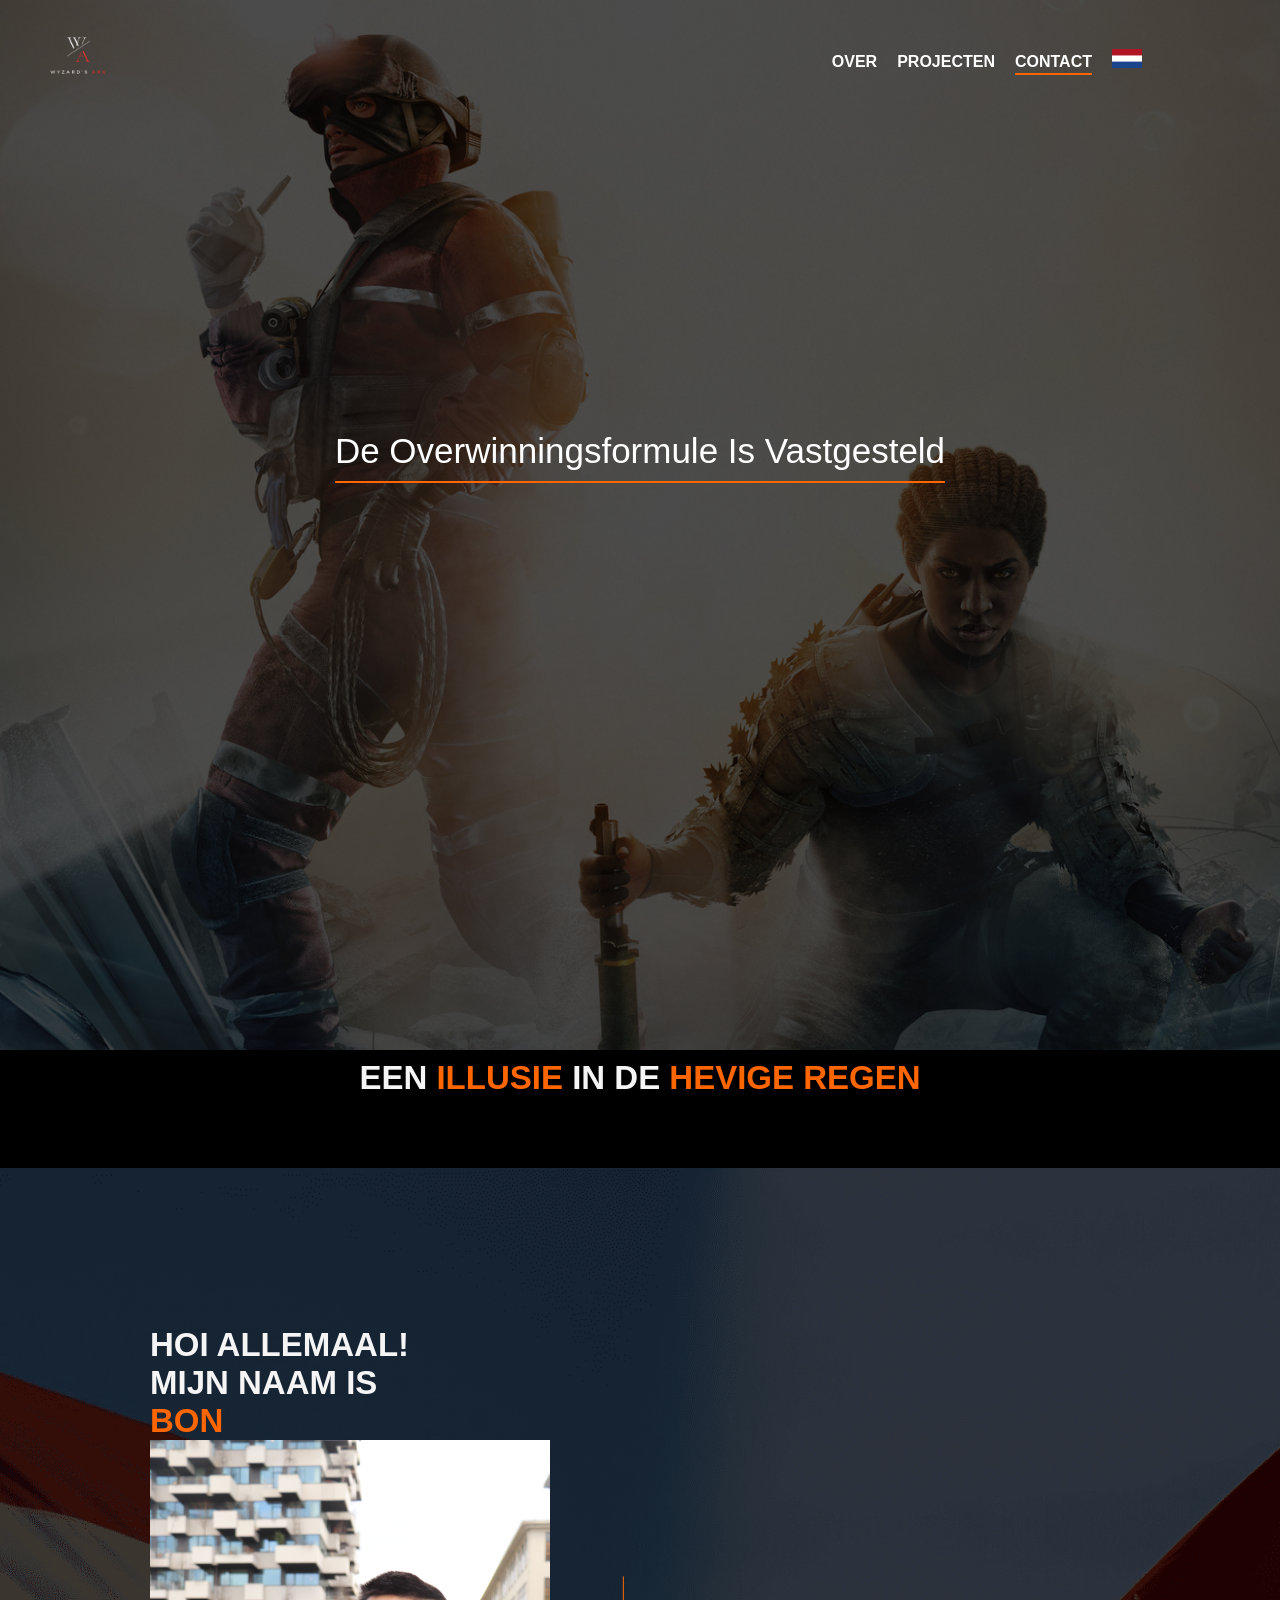
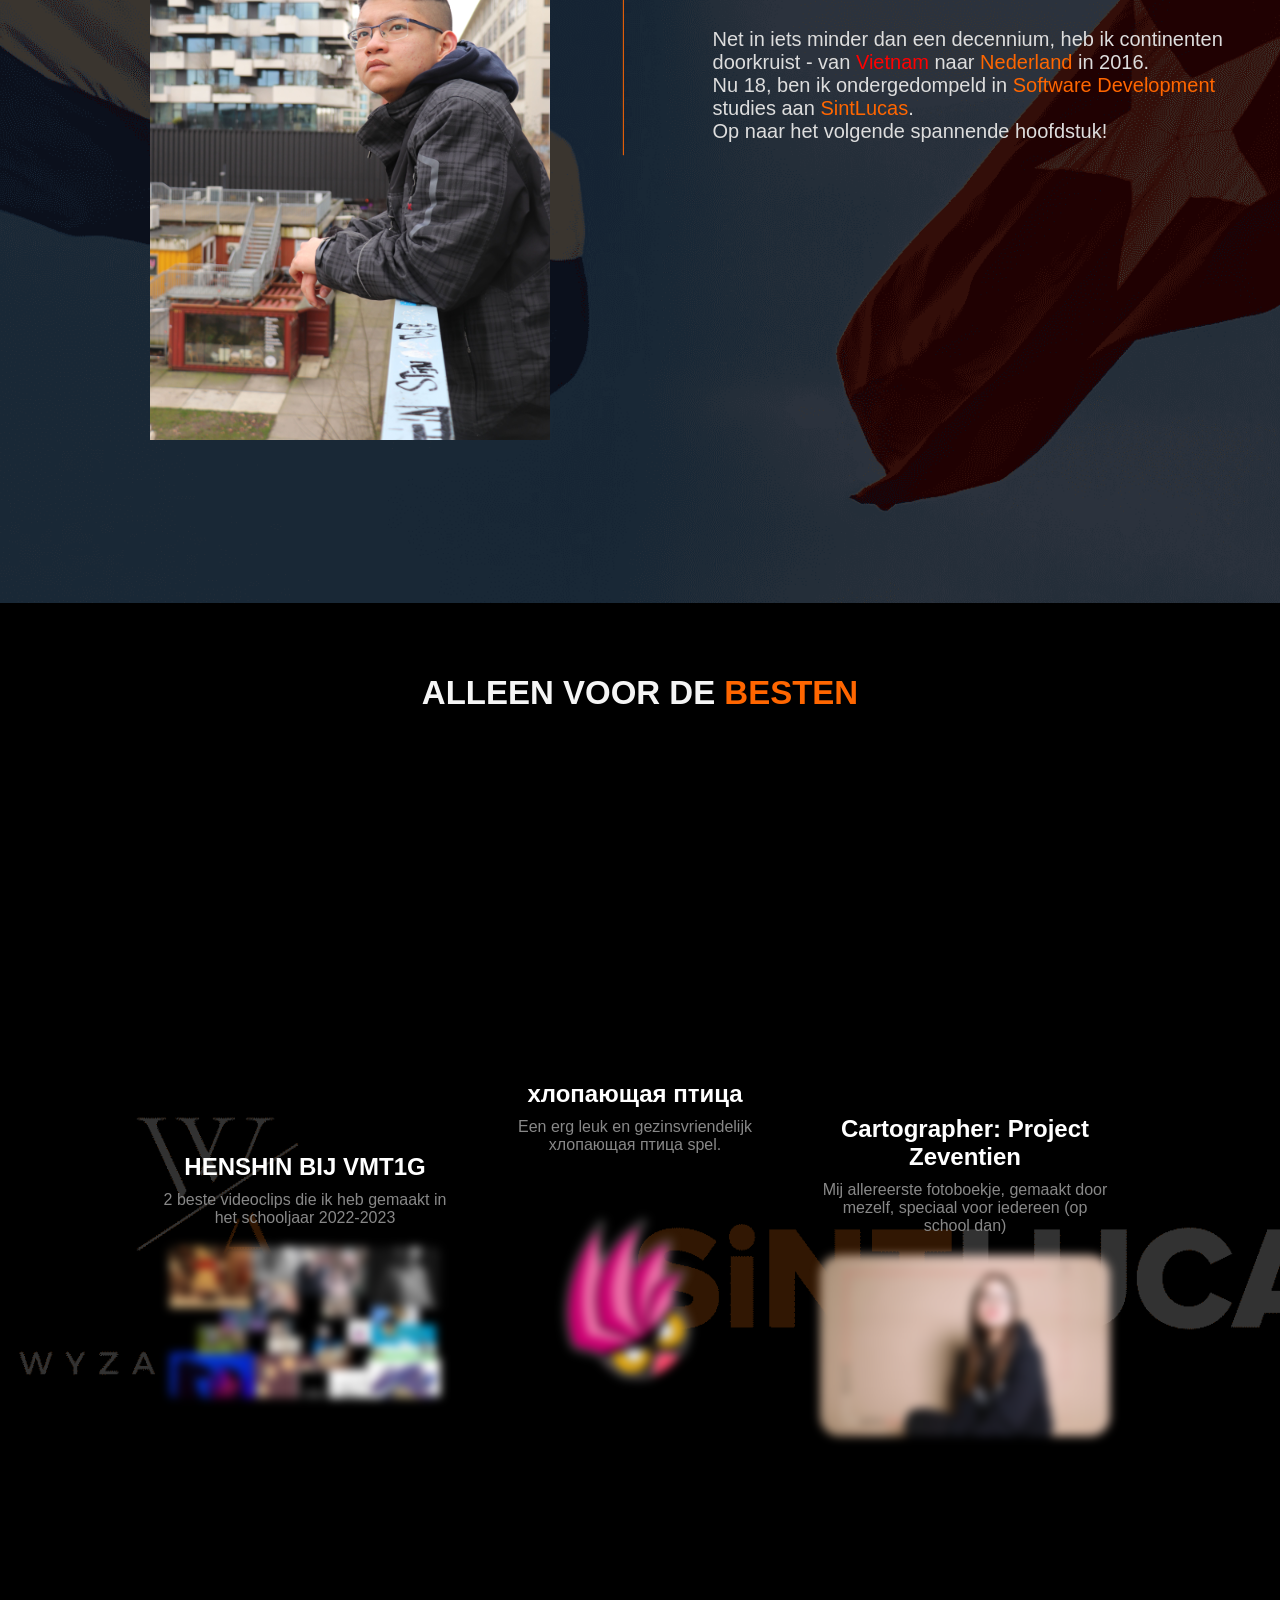
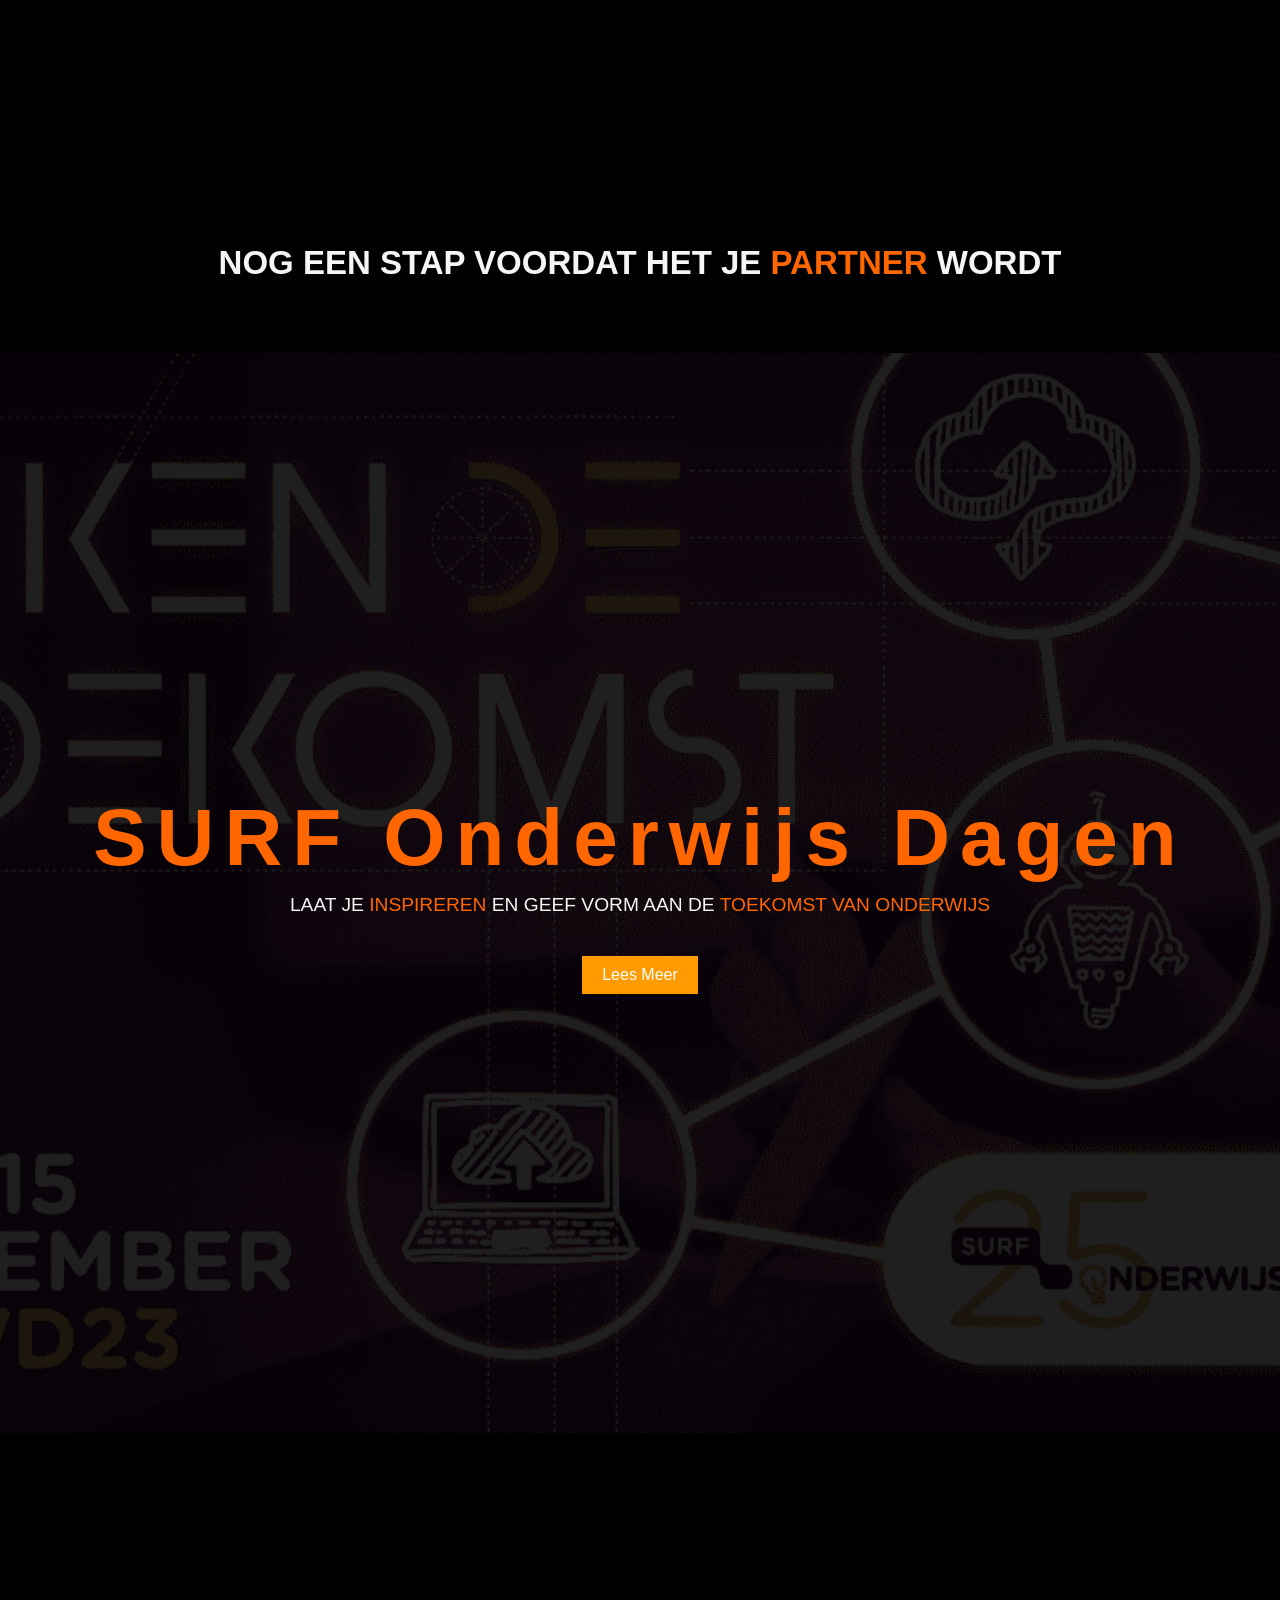
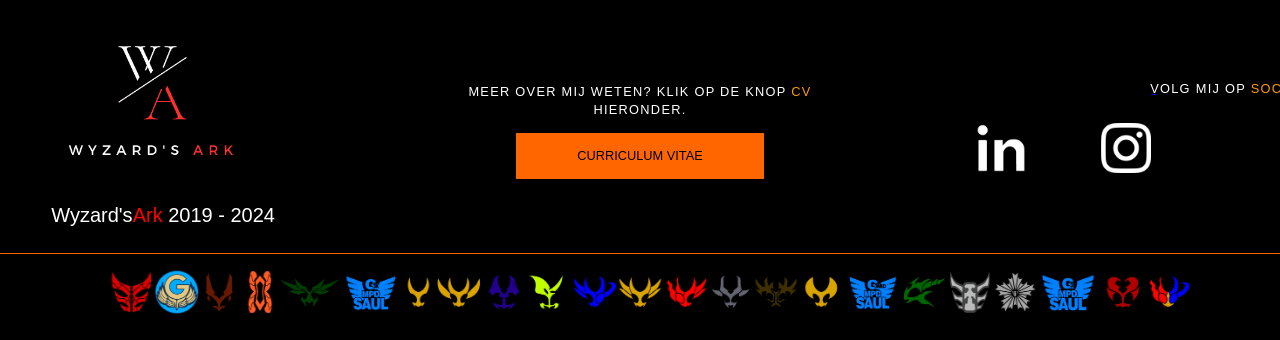
==== commit 6881c861: "Update" ====
--- a/DUTCH/indexNL.html
+++ b/DUTCH/indexNL.html
@@ -129,7 +129,7 @@
 
     <div class="contact-me">
         <div class="footercaps">Meer over mij weten? Klik op de knop <span>CV</span> hieronder.</div>
-        <a href="../Kopie%20van%20BonCVRenewWTextDutch.pdf" download><button class="question-button">Curriculum Vitae</button></a>
+        <a href="../BonCVRenewWTextDutch.pdf" download><button class="question-button">Curriculum Vitae</button></a>
 
             <div class="social-media">Volg mij op <span>sociale media</span>
                 <a class="instagram" href="https://www.instagram.com/koreaanse_bladman/">
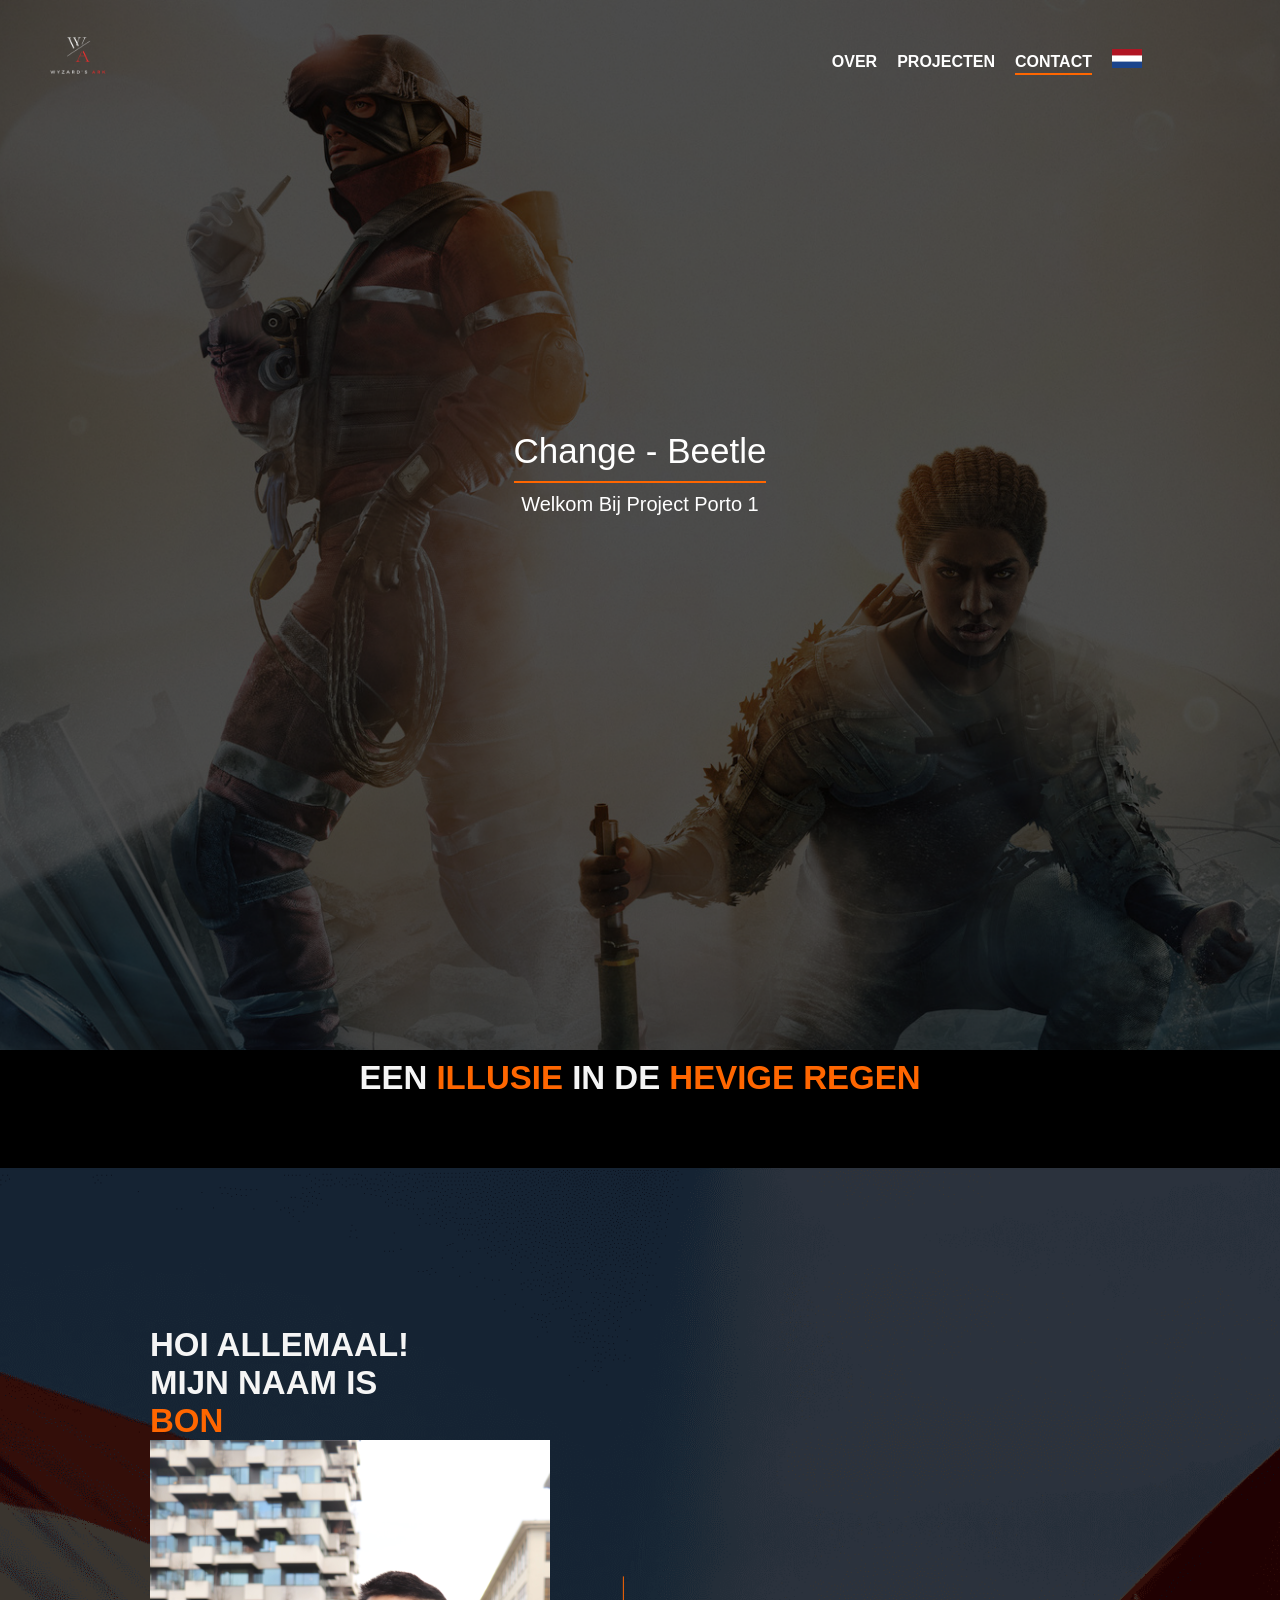
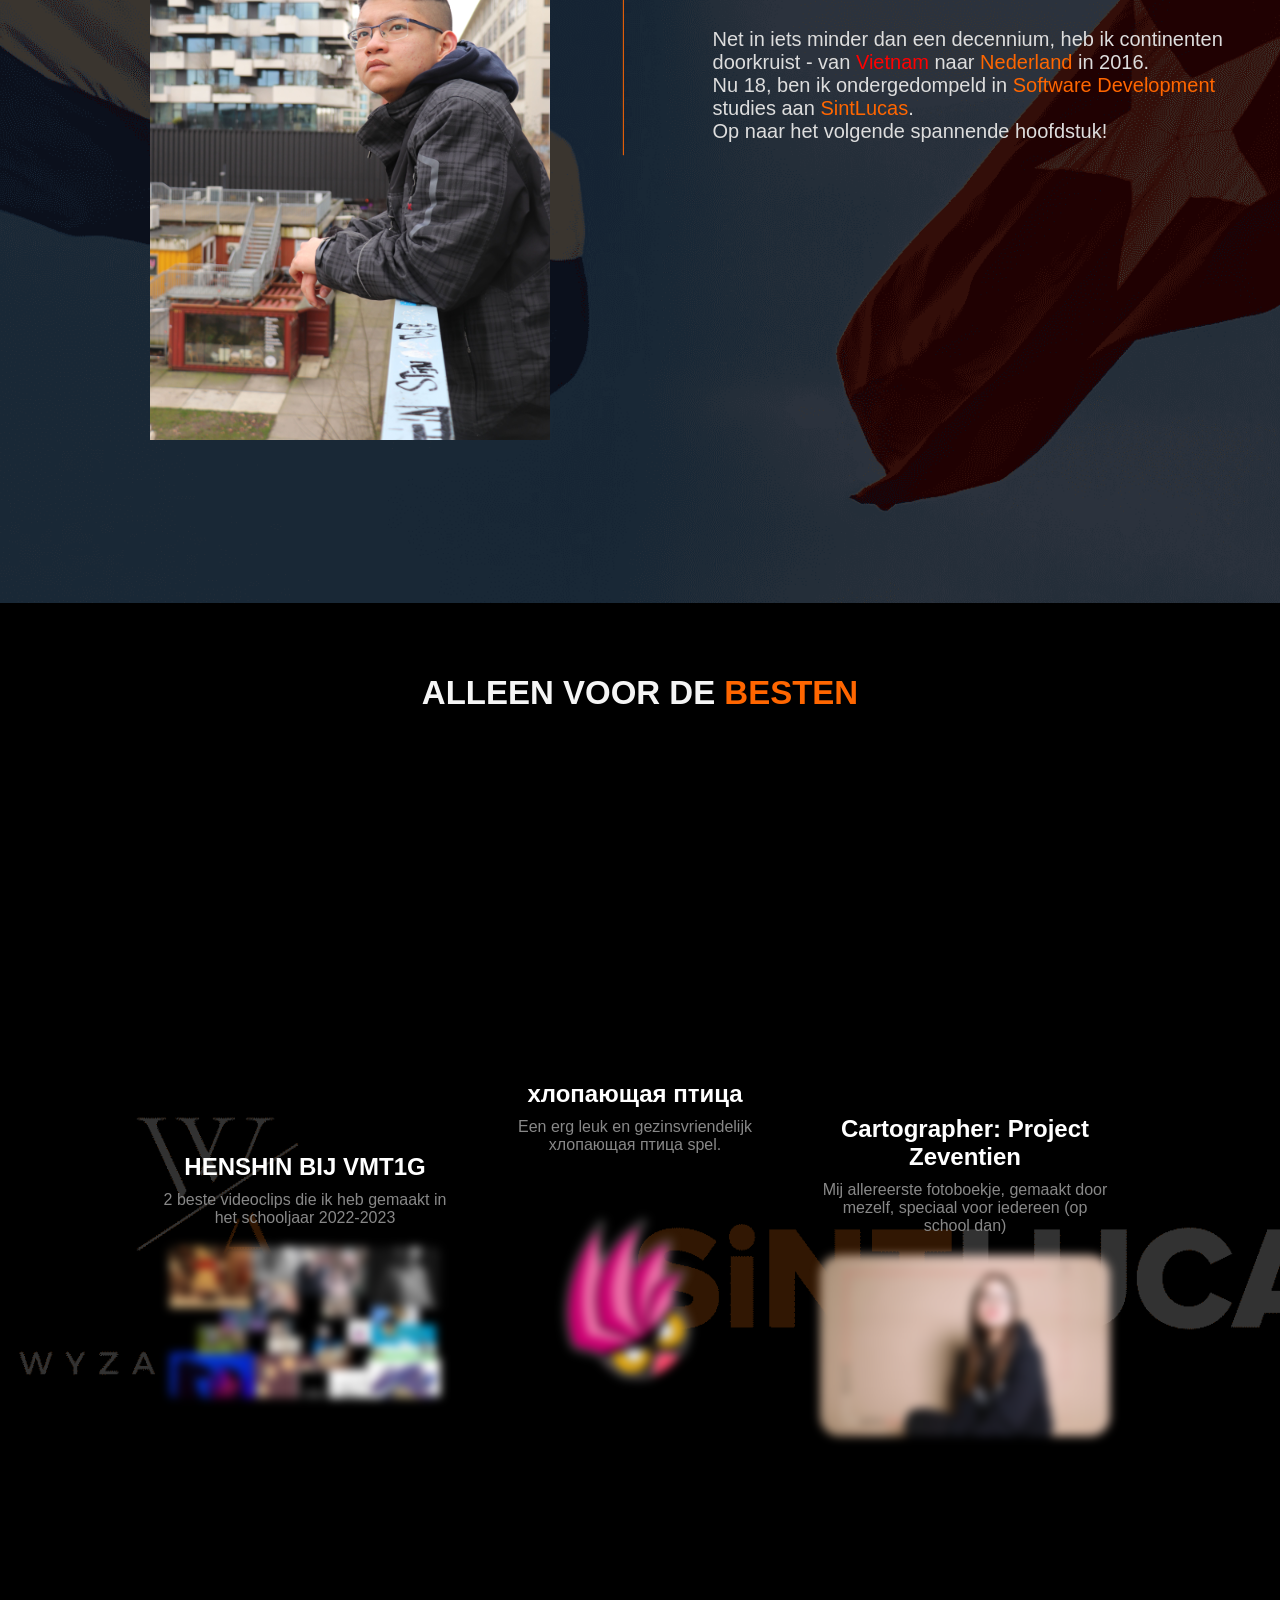
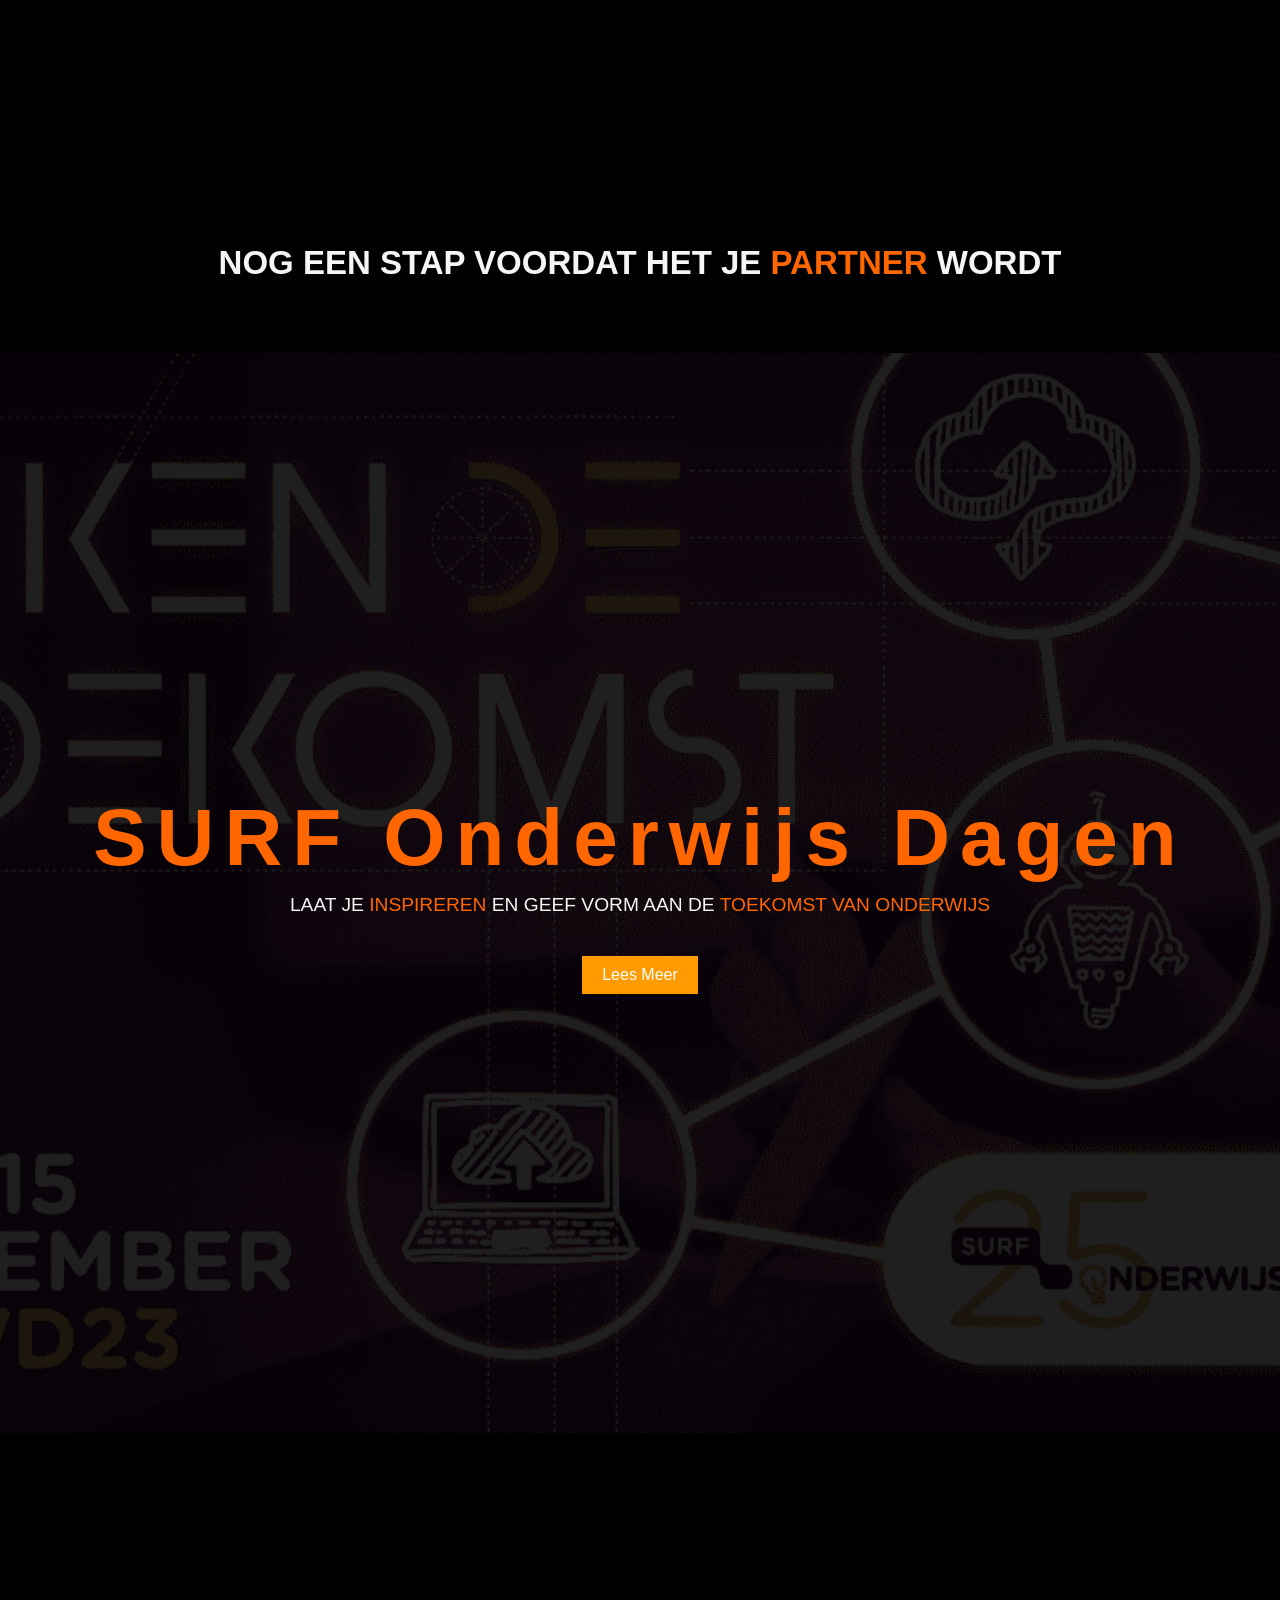
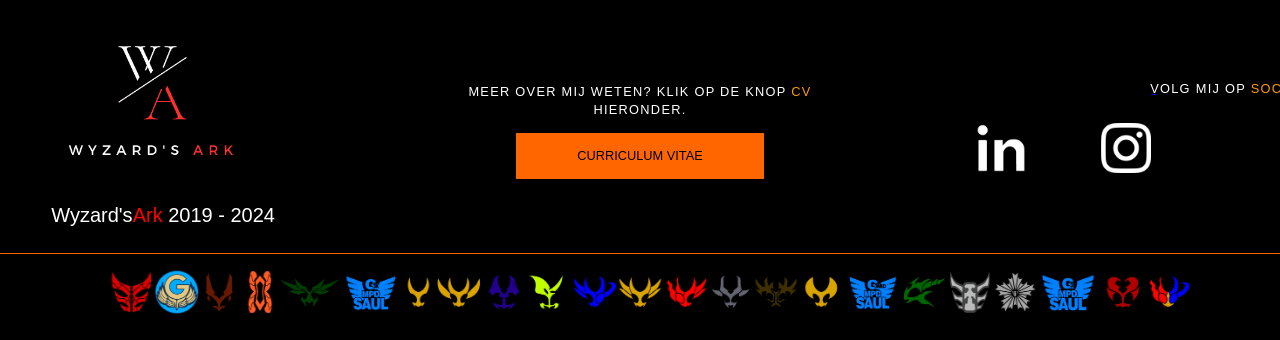
==== commit ffb4761c: "Updating more stuff on the Vietnamese site" ====
--- a/DUTCH/indexNL.html
+++ b/DUTCH/indexNL.html
@@ -132,11 +132,11 @@
         <a href="../BonCVRenewWTextDutch.pdf" download><button class="question-button">Curriculum Vitae</button></a>
 
             <div class="social-media">Volg mij op <span>sociale media</span>
-                <a class="instagram" href="https://www.instagram.com/koreaanse_bladman/">
+                <a class="instagram" href="https://www.instagram.com/koreaanse_bladman/" target="_blank">
                     <img src="../Img/instawhite.png" id="instagram" alt="">
                 </a>
 
-                <a href="https://www.linkedin.com/in/bon-cao-332283220/">
+                <a href="https://www.linkedin.com/in/bon-cao-332283220/" target="_blank">
                     <img src="../Img/whiteLinkedin.png" id="linkedin" alt="">
                 </a>
             </div>
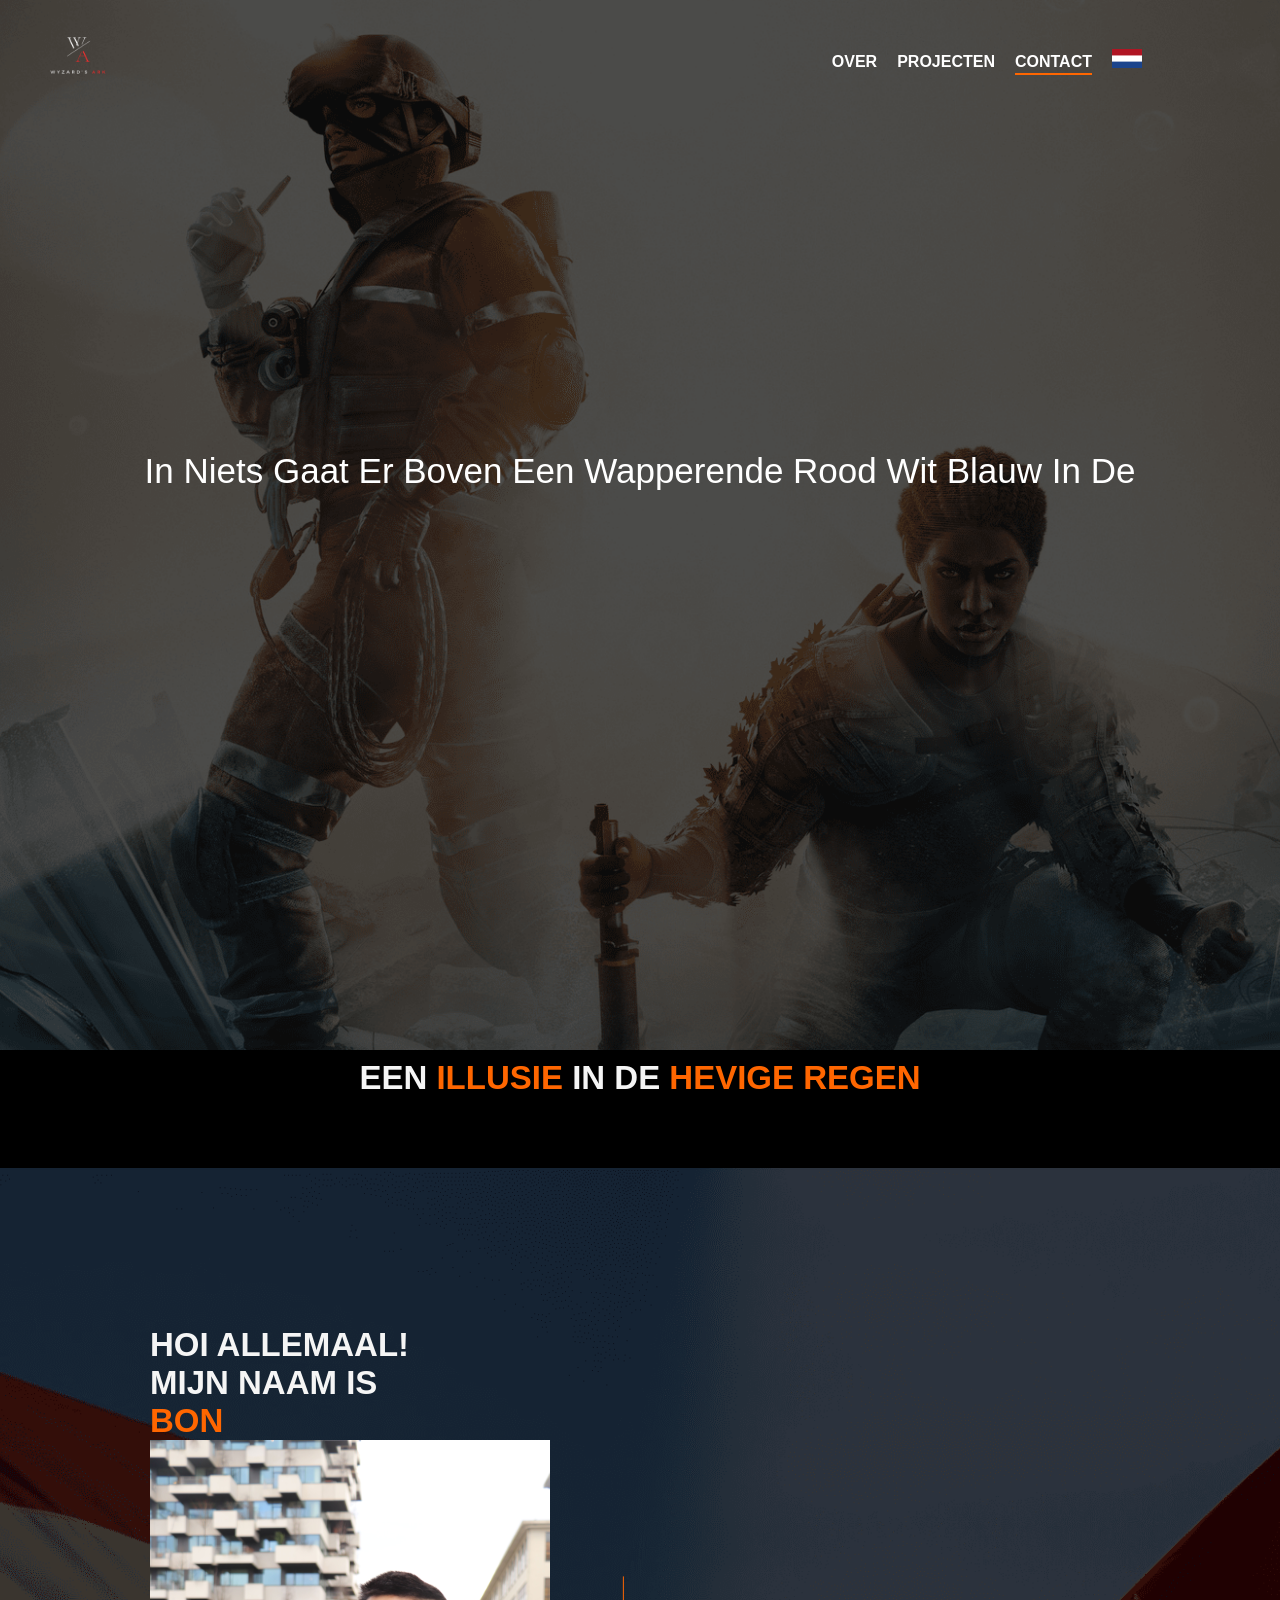
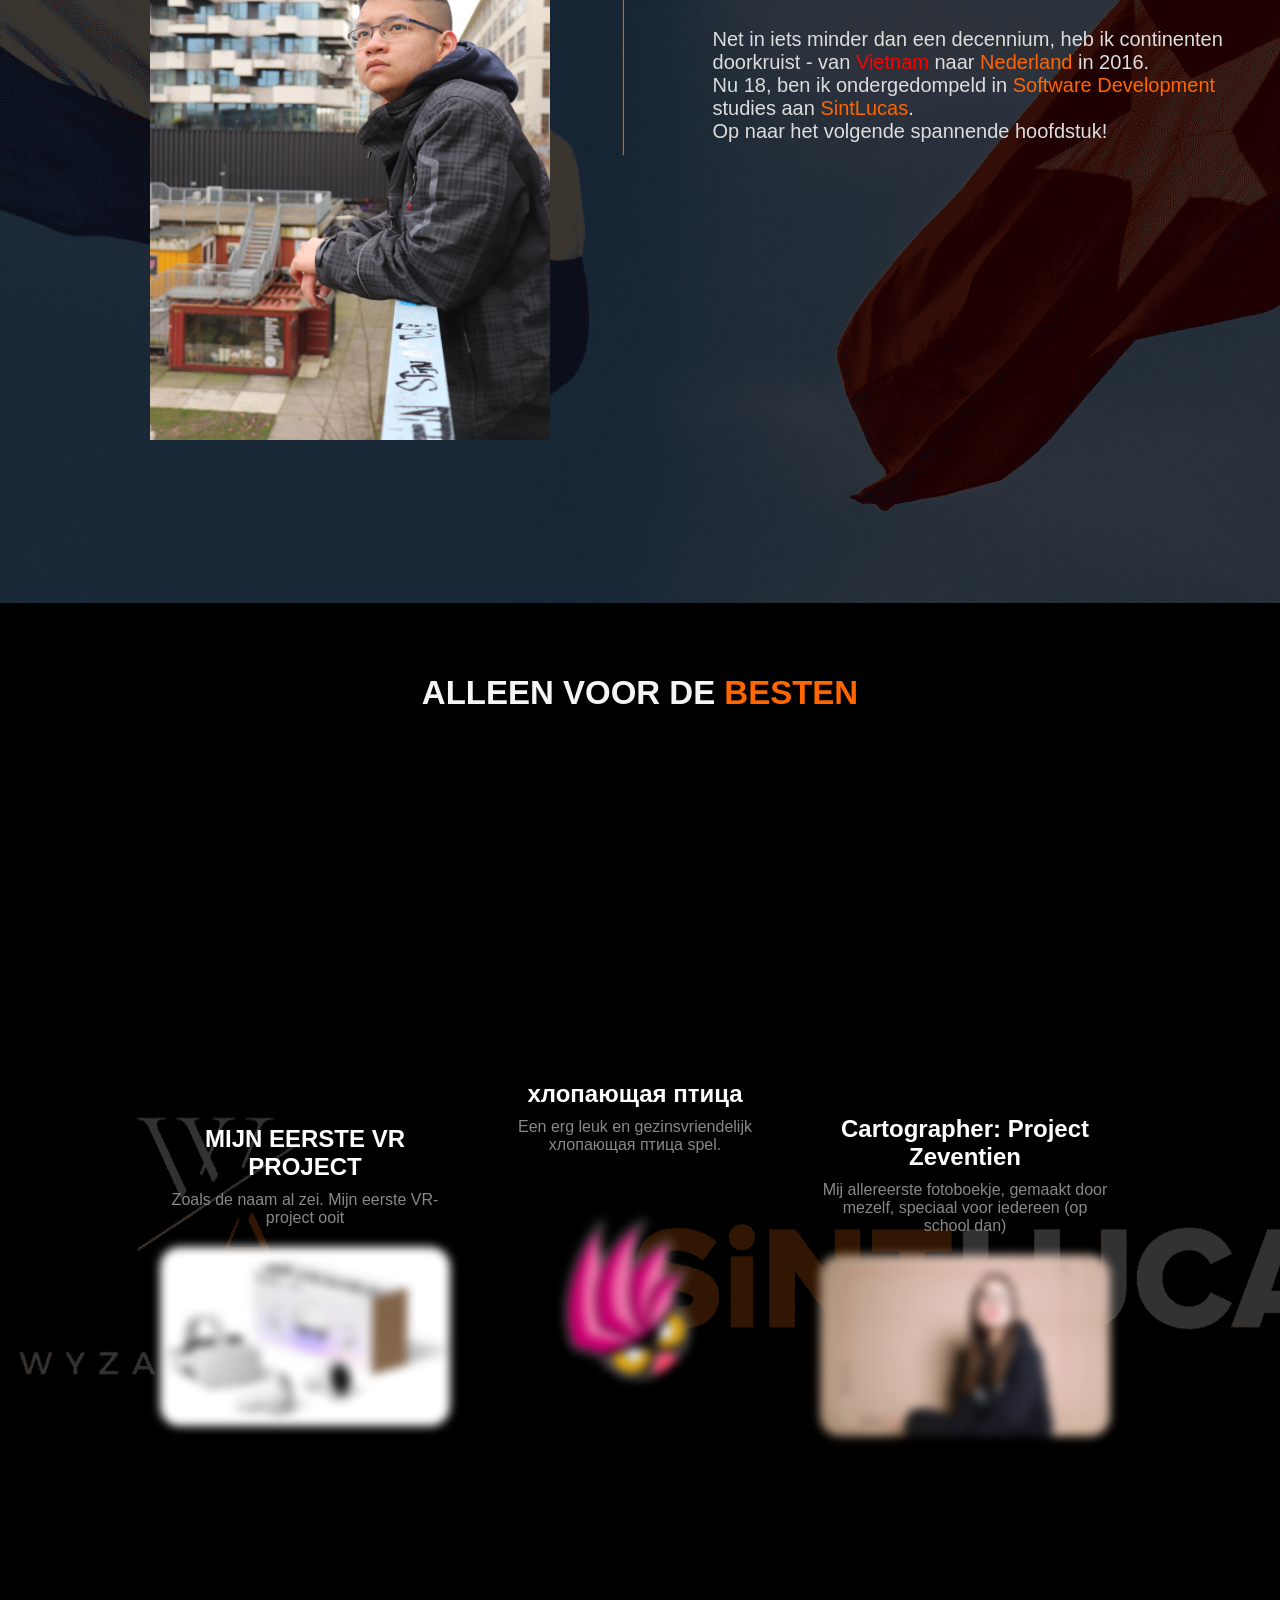
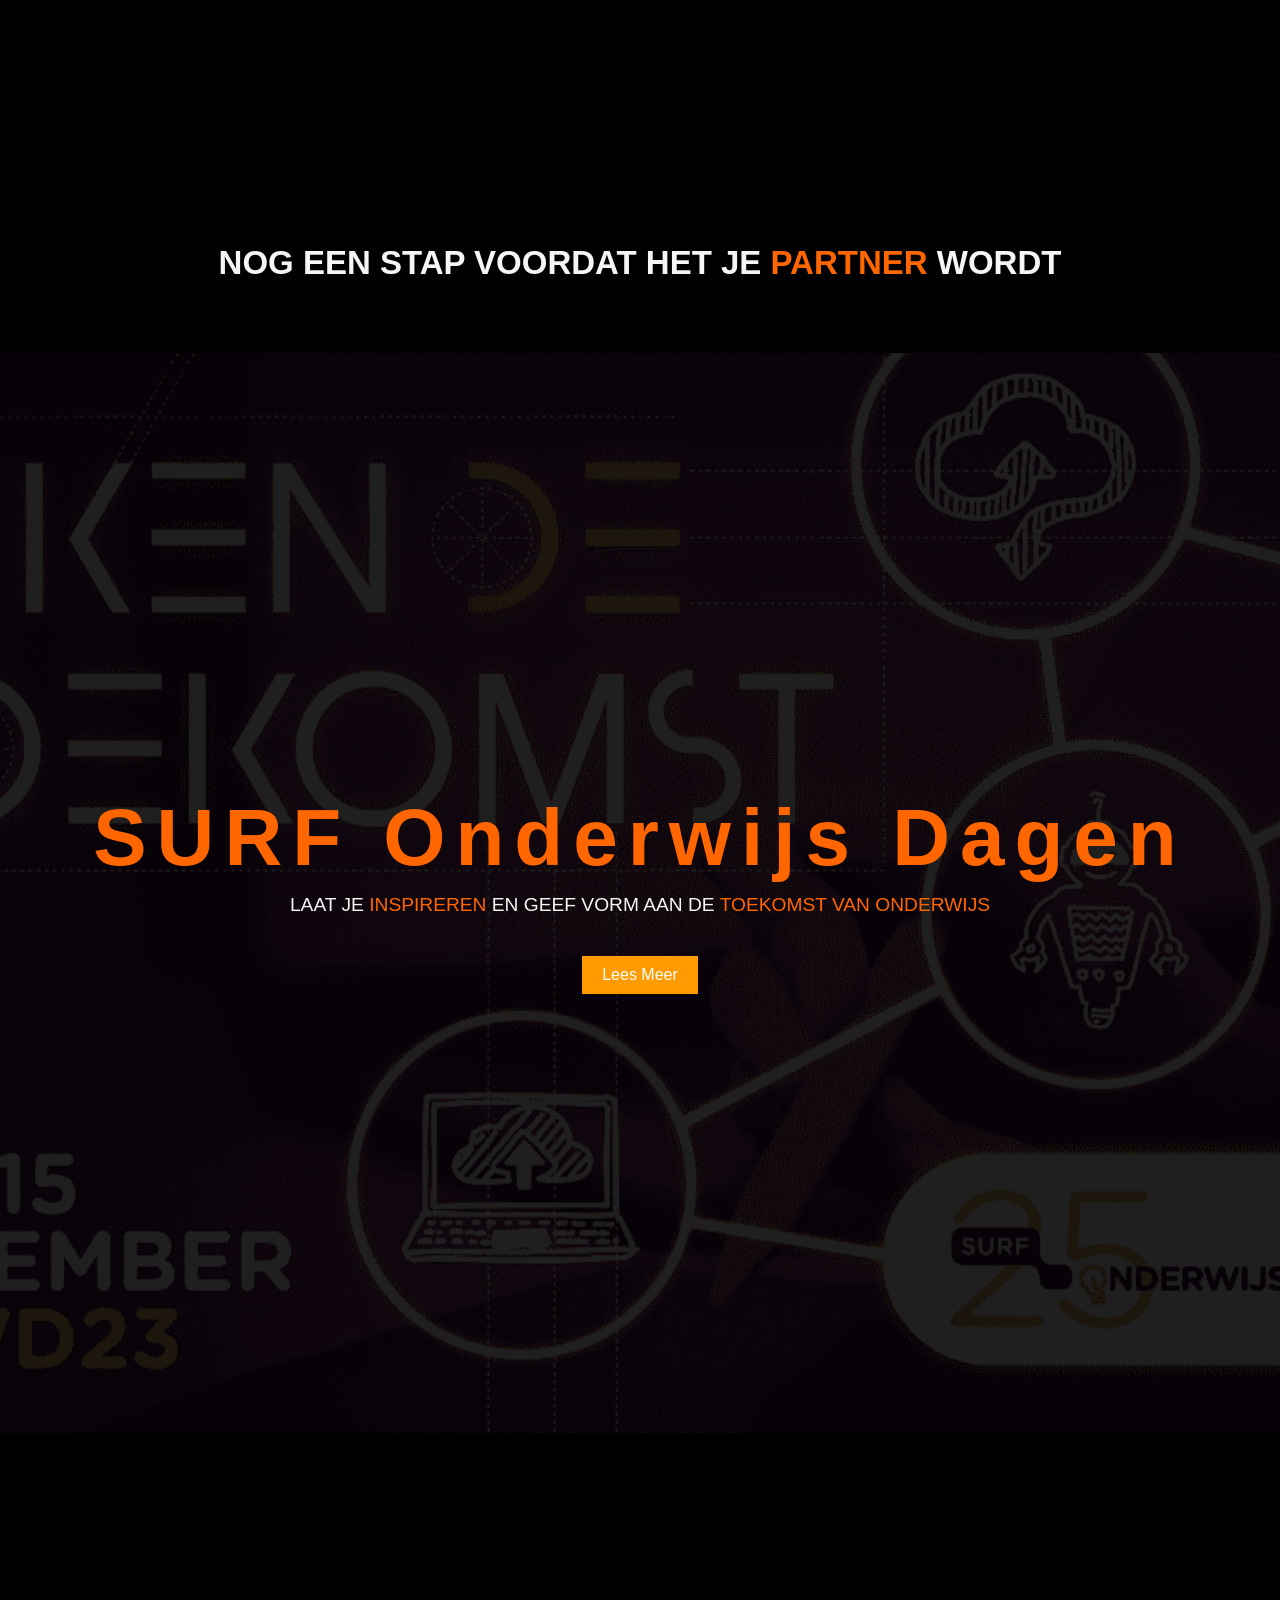
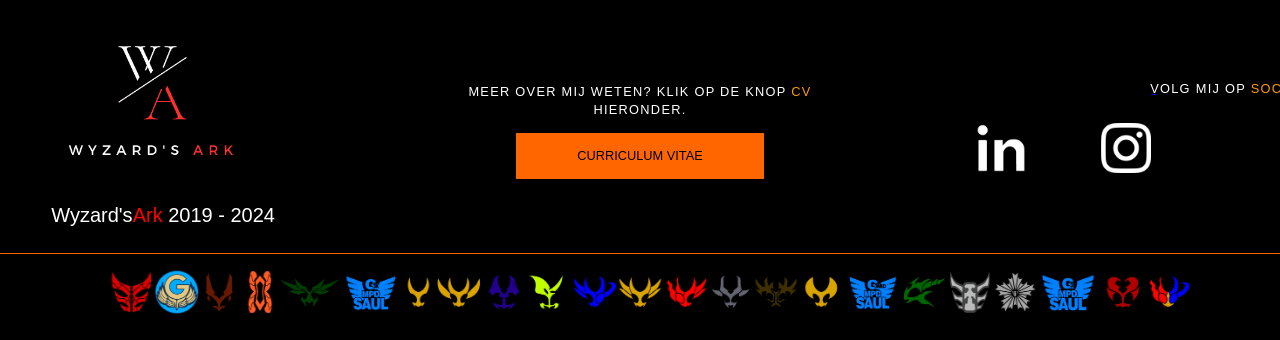
==== commit 985a62a5: "Update on Project" ====
--- a/DUTCH/indexNL.html
+++ b/DUTCH/indexNL.html
@@ -75,10 +75,10 @@
 <section class="projects" id="project-highlight">
     <div class="projects-content fade-in">
         <div class="project">
-            <a class="project-links" href="https://www.behance.net/gallery/181965379/A-cool-MV-edit">
-            <h2>HENSHIN BIJ <span>VMT1G</span></h2>
-            <p>2 beste videoclips die ik heb gemaakt in het schooljaar 2022-2023</p>
-            <img src="../Img/VMT1G.jpg" alt="Project 1" class="project-image">
+            <a class="project-links" href="https://www.behance.net/gallery/200778233/My-First-VR-Project?">
+            <h2>MIJN EERSTE <span>VR</span> PROJECT</h2>
+            <p>Zoals de naam al zei. Mijn eerste VR-project ooit</p>
+            <img src="../Img/MetaQuest2.png" alt="Project 1" class="project-image">
             </a>
         </div>
 
--- a/DUTCH/CSS/styleNL.css
+++ b/DUTCH/CSS/styleNL.css
@@ -32,7 +32,7 @@
 
 .background {
     height: 1050px;
-    background-image: url('../../Img/SteelWaveDarkBG.png');
+    background-image: url('../../Img/SteelWaveDarkBG_compressed.png');
     background-position: center;
     background-size: cover;
 }
@@ -496,7 +496,7 @@
 .operation {
     width: 100%;
     height: 20vh;
-    background-image: url('../../Img/winningSledge.png');
+    background-image: url('../../Img/winningSledge_compressed.png');
     background-position: center;
     background-size: cover;
     background-attachment: fixed; /* This enables the parallax effect */
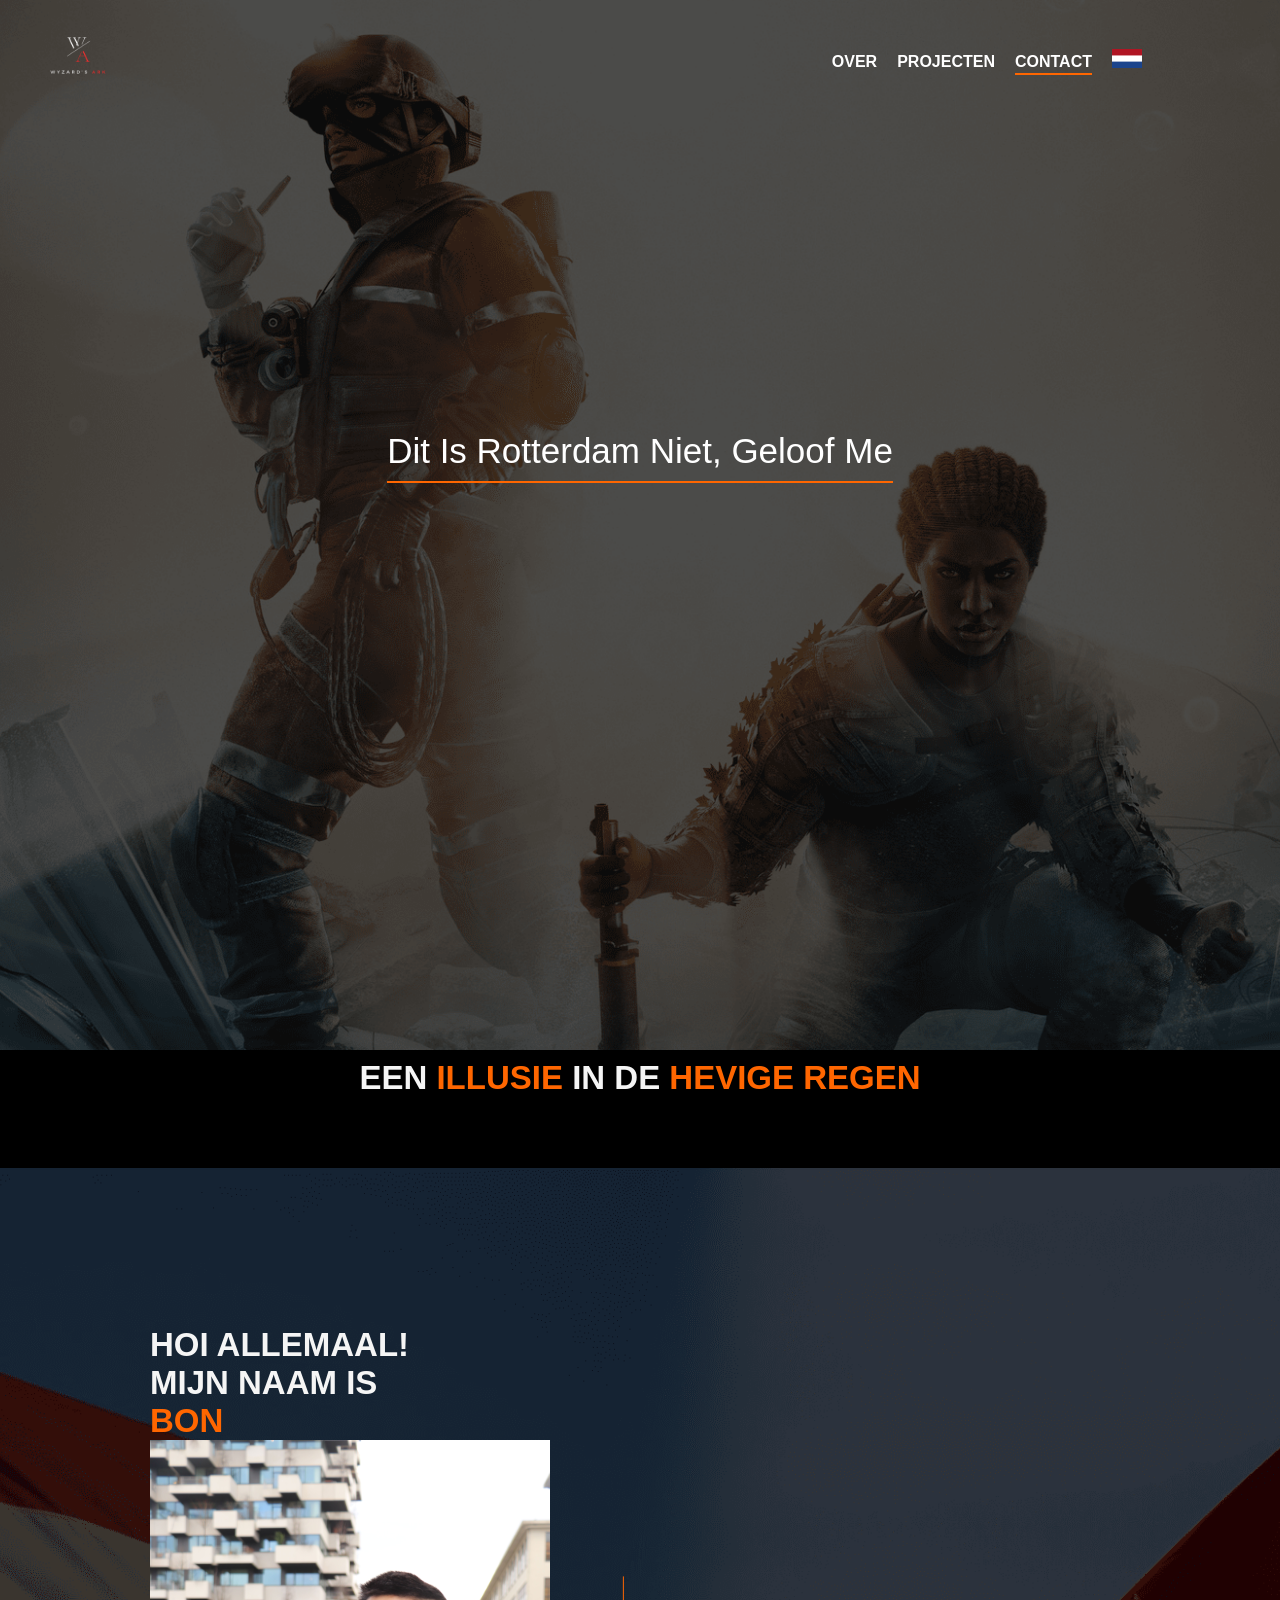
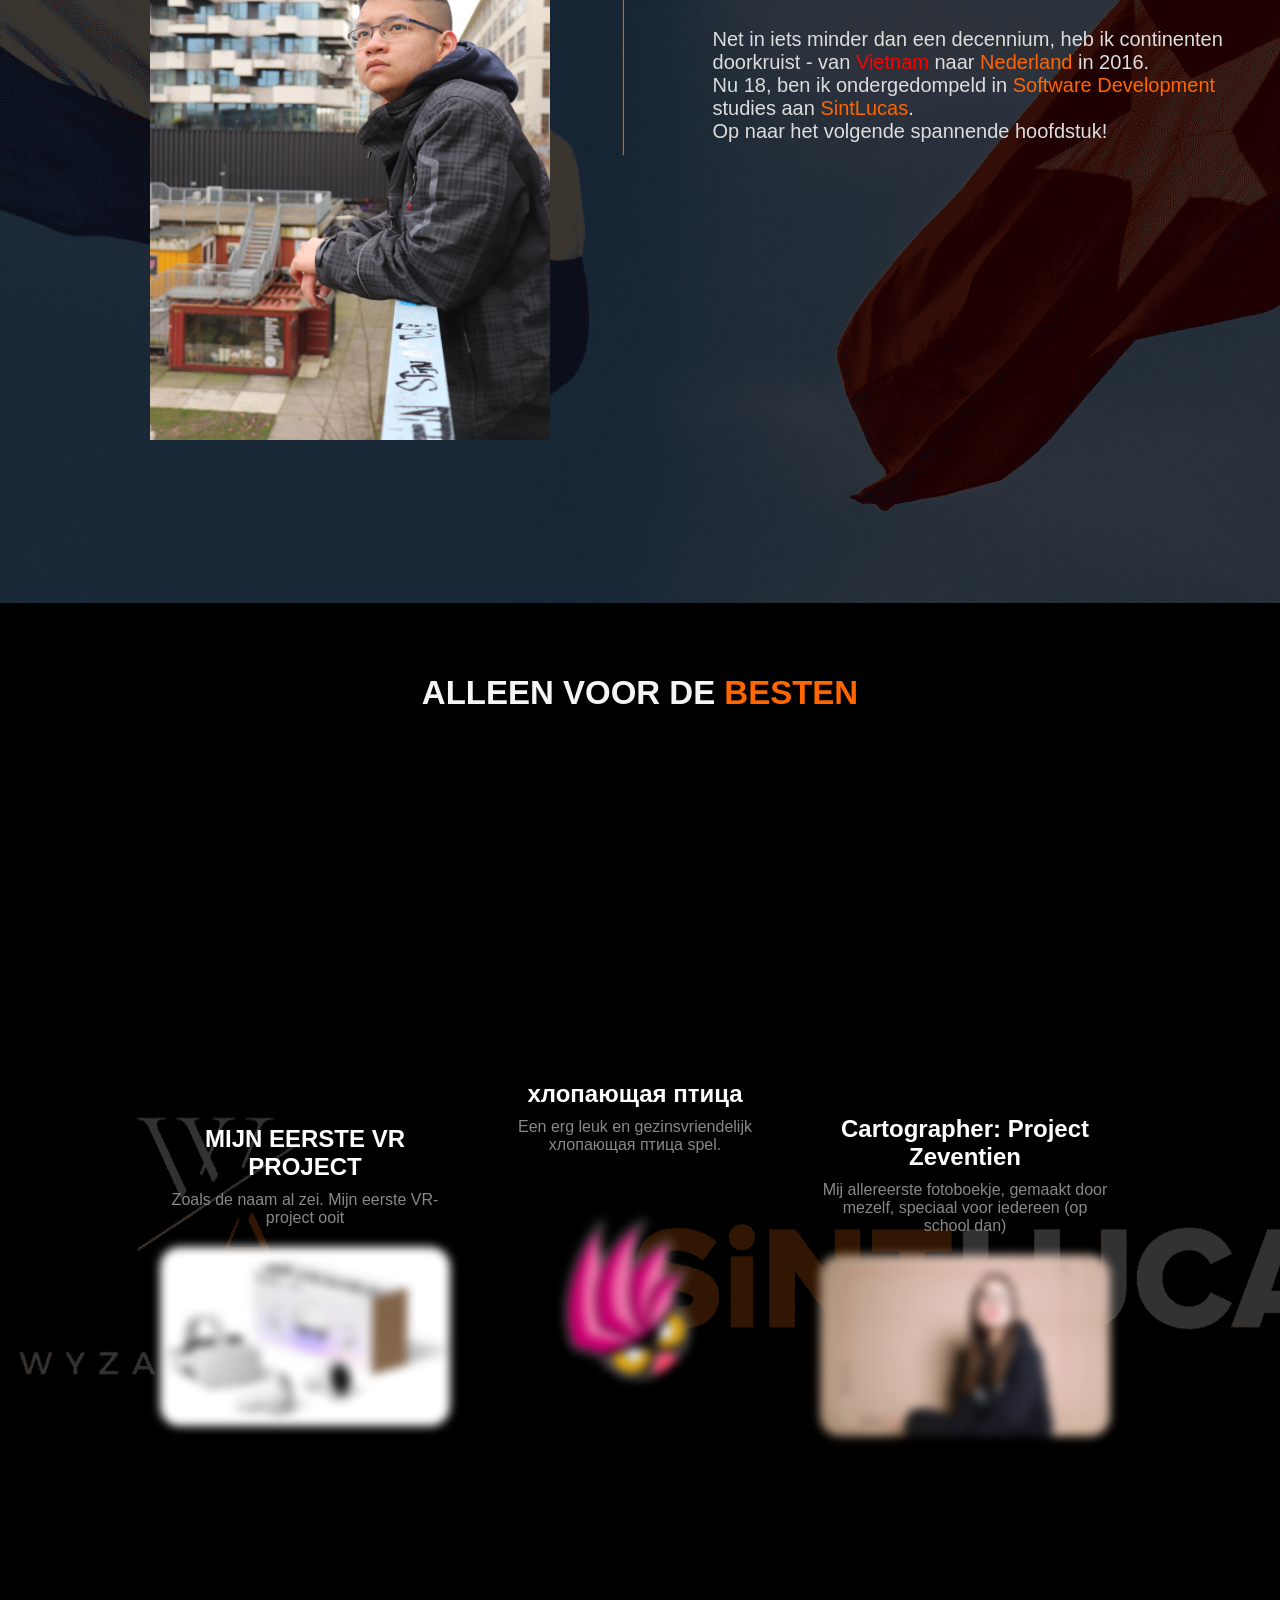
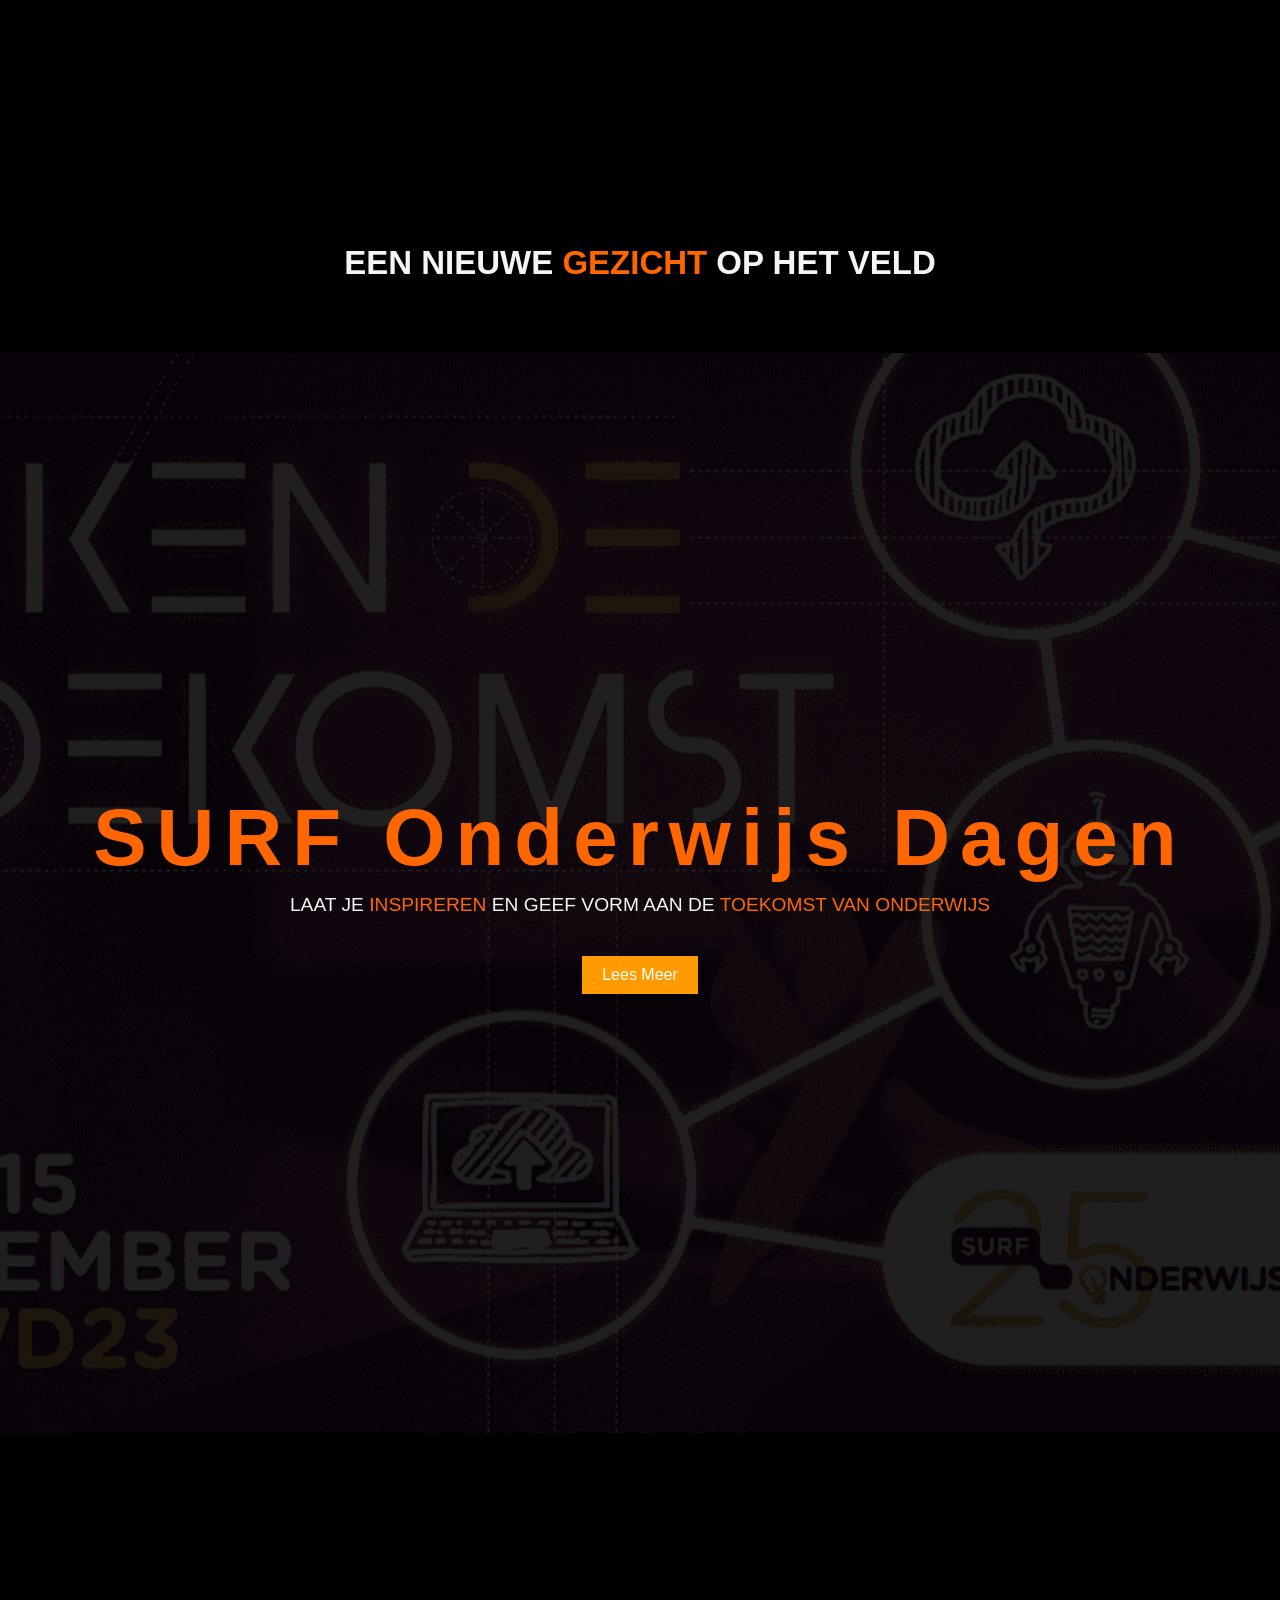
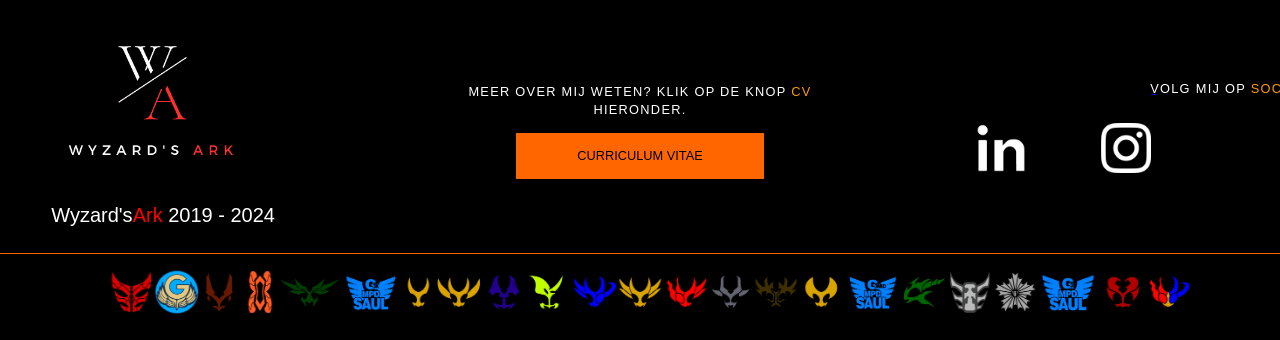
==== commit f310581f: "Fixing small bugs" ====
--- a/DUTCH/indexNL.html
+++ b/DUTCH/indexNL.html
@@ -104,7 +104,7 @@
 
 <header class="mirage" id="mirage">
     <div class="mirage-content">
-        <h1>NOG EEN STAP VOORDAT HET JE <span>PARTNER</span> WORDT</h1>
+        <h1>EEN NIEUWE <span>GEZICHT</span> OP HET VELD</h1>
     </div>
 </header>
 
--- a/DUTCH/CSS/styleNL.css
+++ b/DUTCH/CSS/styleNL.css
@@ -833,7 +833,7 @@
     /* Adjustments to Navigation Bar Styles */
 
     .background {
-        background-image: url("../../Img/DragonBorn.png");
+        background-image: url("../../Img/UnityDark.png");
     }
     .menu-bar {
         width: 100%; /* Make sure it takes up the full width */
@@ -944,6 +944,11 @@
     #sd-link {
         margin-left: 0;
         text-align: center;
+    }
+
+    .explore-me .line {
+        margin-bottom: 25px;
+        margin-left: 100px;
     }
 
     .line {
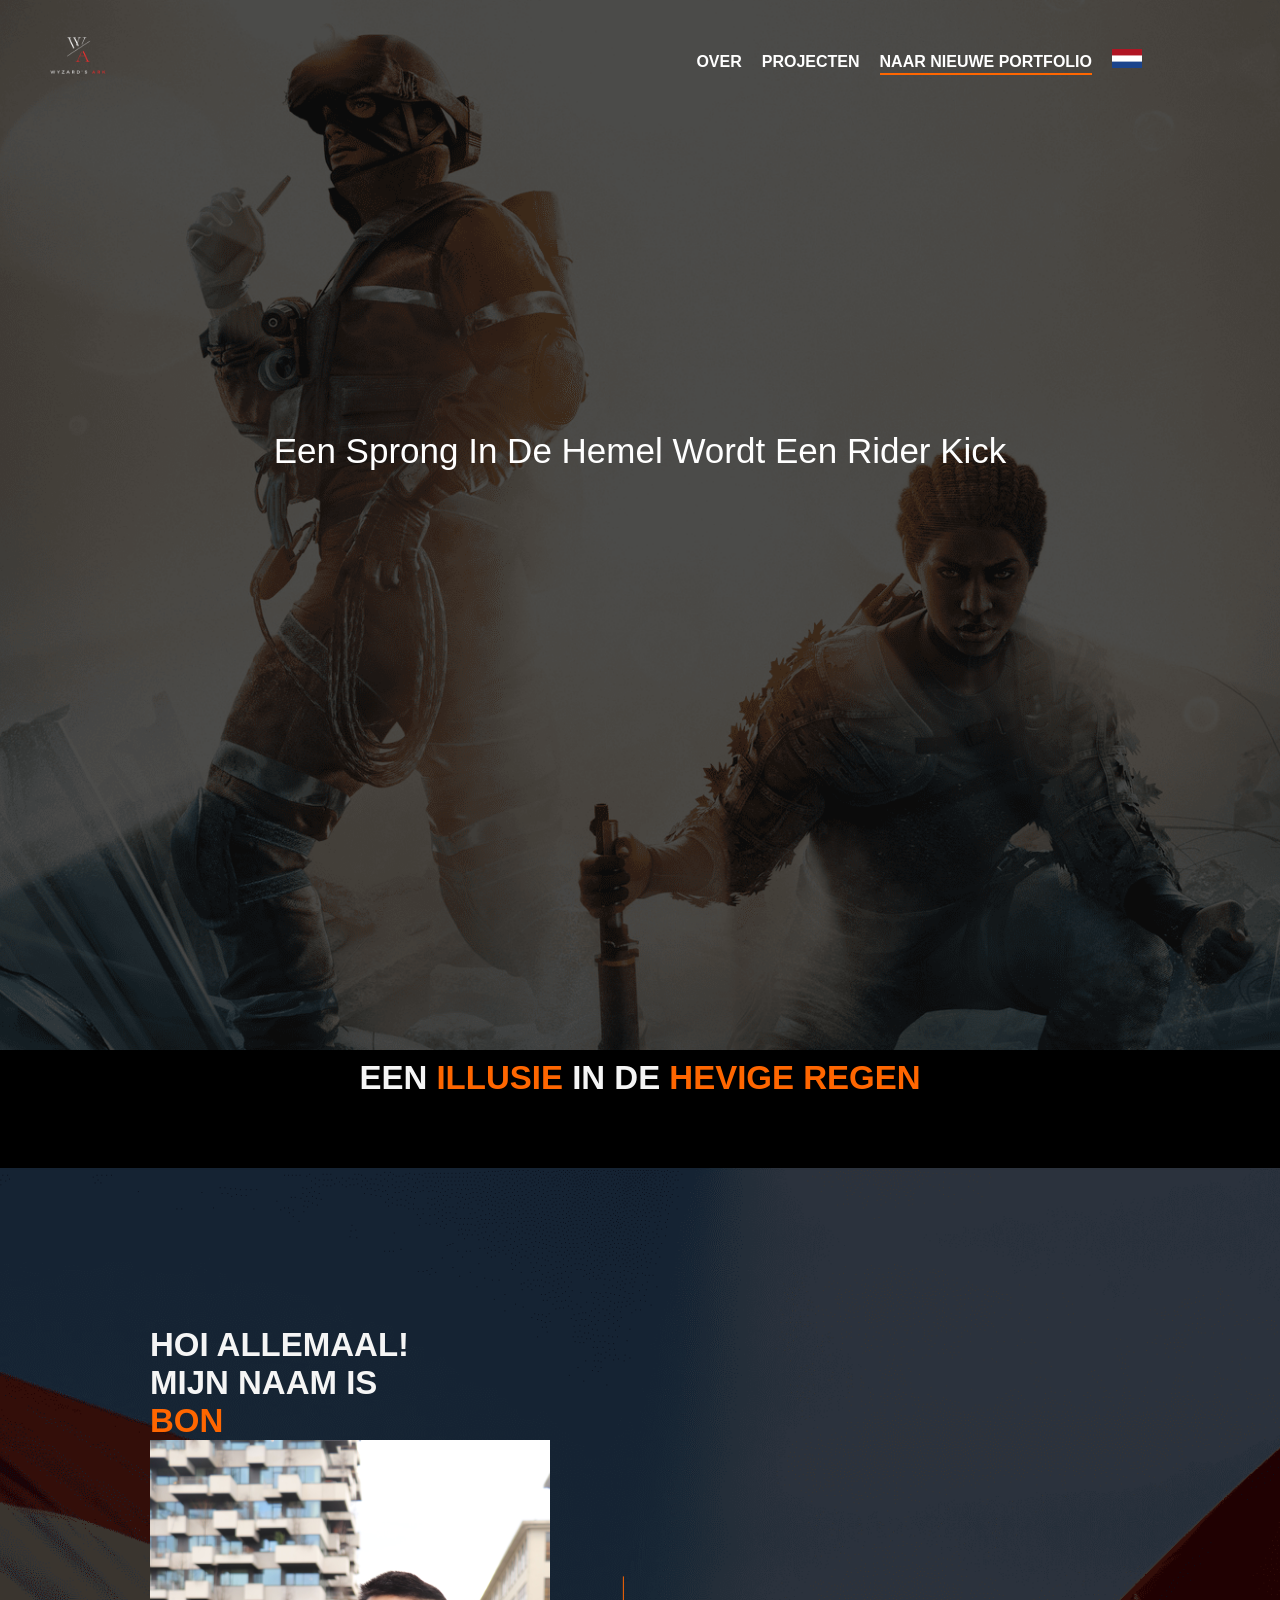
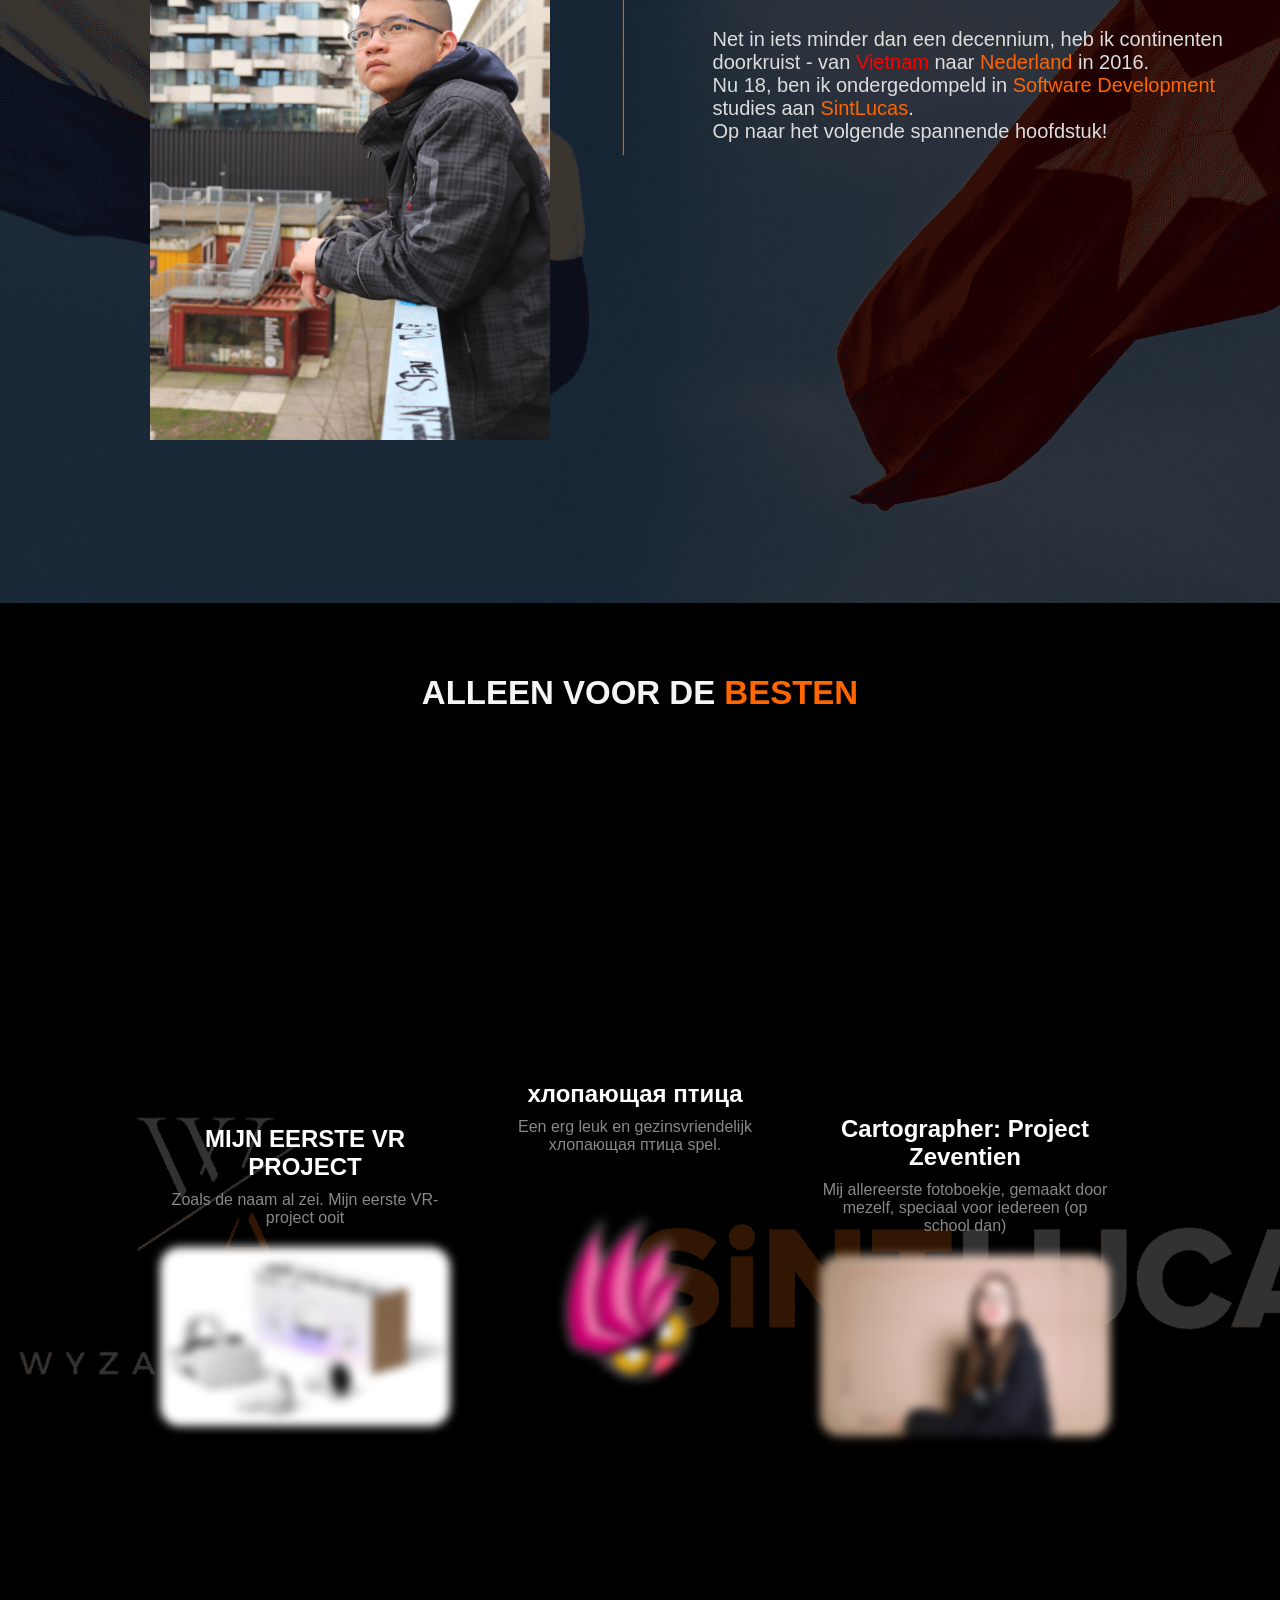
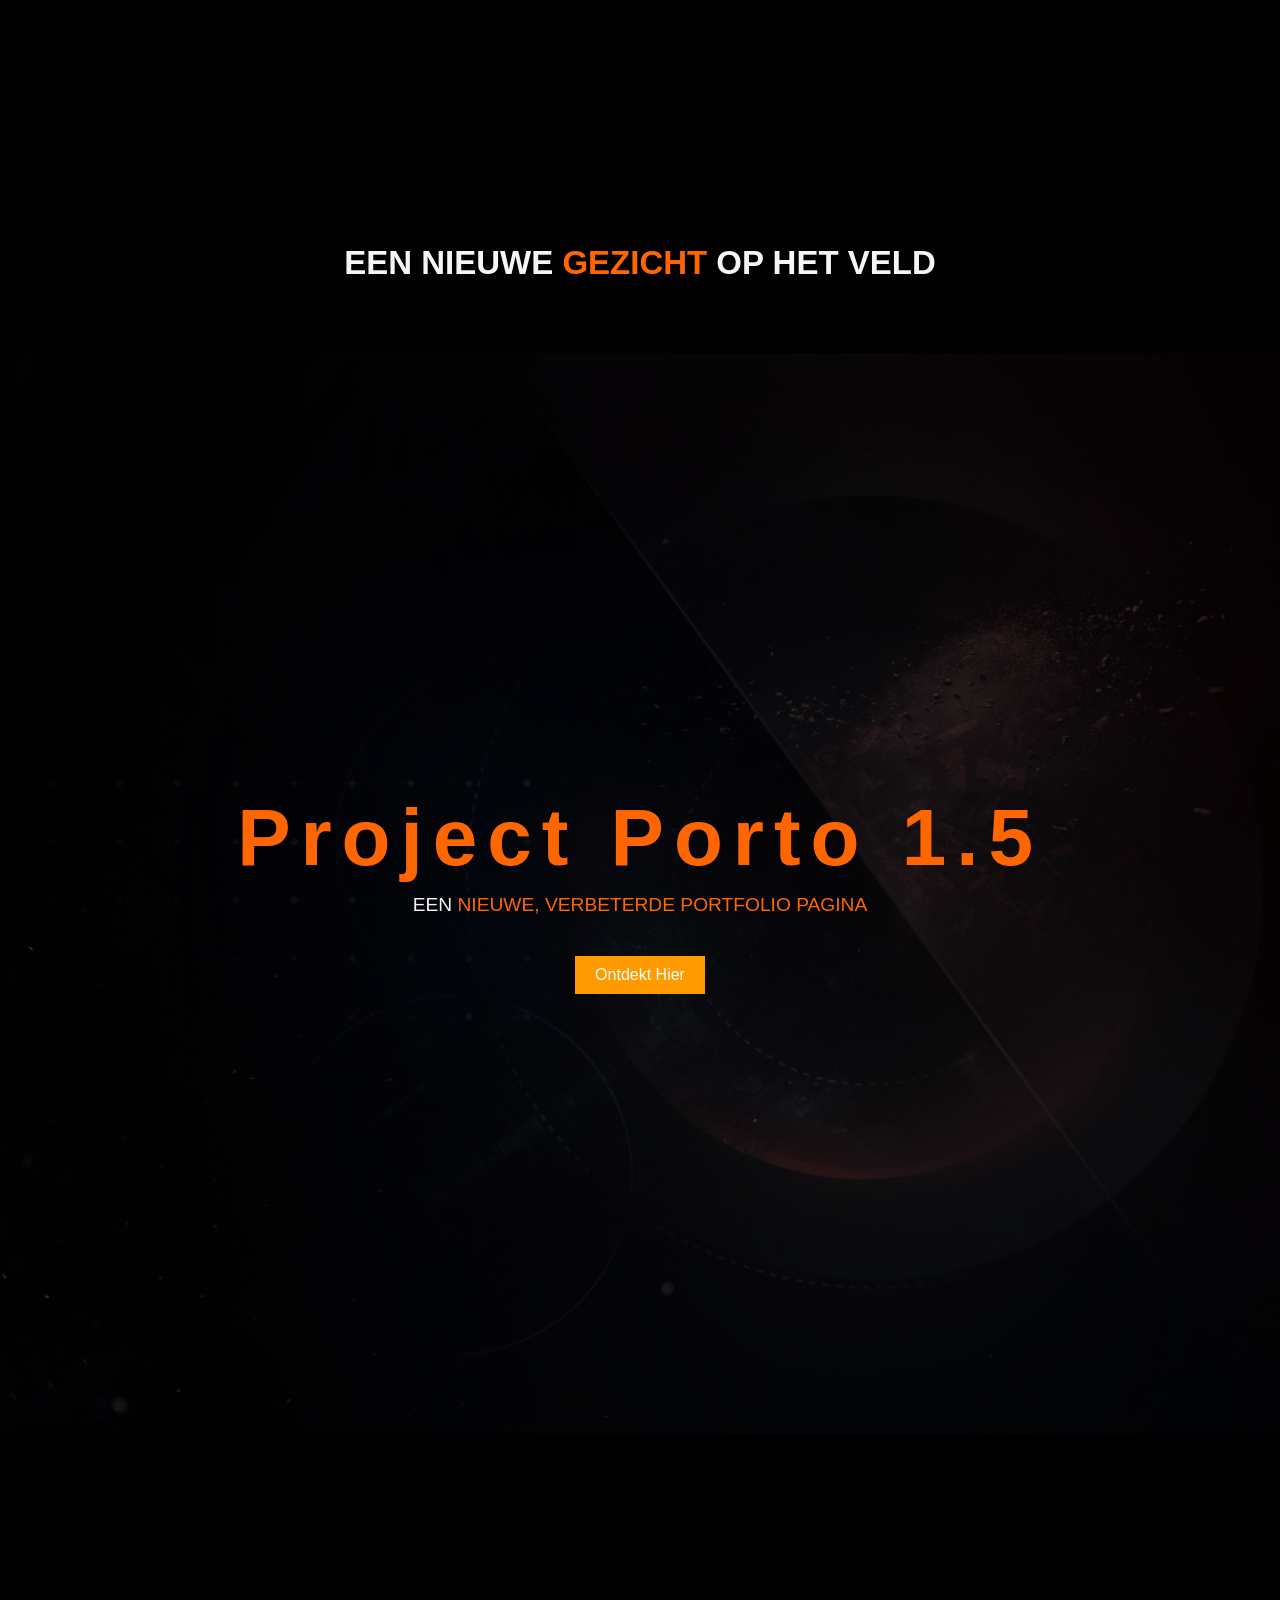
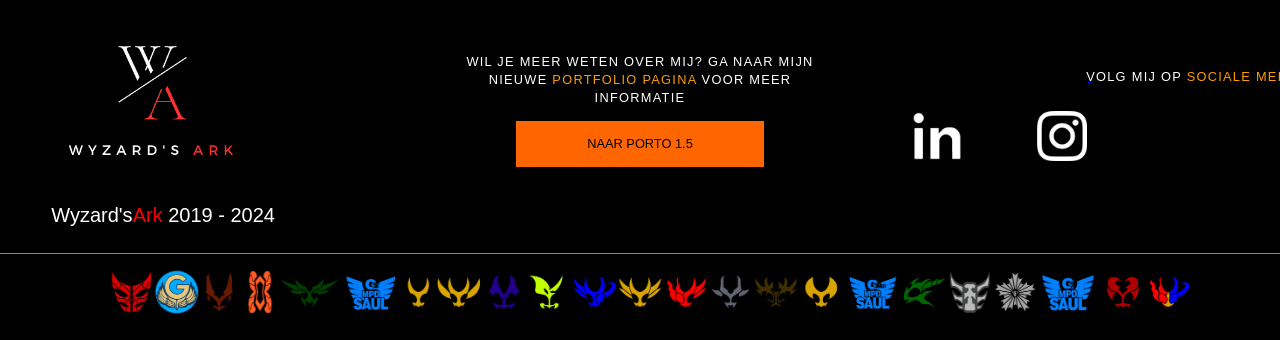
==== commit 52cef0f2: "Update on NLD and VIE as well I think it's good to go" ====
--- a/DUTCH/indexNL.html
+++ b/DUTCH/indexNL.html
@@ -18,7 +18,7 @@
                 <ul class="menu-bar">
                     <li><a href="#Aboutme">Over</a></li>
                     <li><a href="#project-highlight">Projecten</a></li>
-                    <li><a href="mailto:cao.bon2805@gmail.com" class="contact-button">Contact</a></li>
+                    <li><a href="https://wyzard12.github.io/NEDERLANDS/indexNL.html" class="contact-button">Naar nieuwe portfolio</a></li>
                 </ul>
 
                 <div class="language-selector" id="languageSelector">
@@ -110,11 +110,11 @@
 
     <section class="highlight">
         <div class="highlight-content">
-            <h2 class="mirage-text"><span>SURF Onderwijs Dagen</span></h2>
-            <p>LAAT JE <span>INSPIREREN</span> EN GEEF VORM AAN DE <span>TOEKOMST VAN ONDERWIJS</span></p>
-            <a href="./mirageNL.html"><button class="btn">Lees Meer</button></a>
+            <h2 class="mirage-text"><span>Project Porto 1.5</span></h2>
+            <p>EEN <span>NIEUWE, VERBETERDE PORTFOLIO PAGINA</span></p>
+            <a href="https://wyzard12.github.io/NEDERLANDS/indexNL.html"><button class="btn">Ontdekt Hier</button></a>
         </div>
-        <img class="SURF-wallpaper" src="../Img/DarkSurfWallpaper.png" alt="">
+        <img class="SURF-wallpaper">
         <!--<video autoplay muted loop class="background-video" id="background-video">
             <source src="./Video/Day1SURFedited.mp4" type="video/mp4">
             Your browser does not support the video tag :(
@@ -128,11 +128,11 @@
     </div>
 
     <div class="contact-me">
-        <div class="footercaps">Meer over mij weten? Klik op de knop <span>CV</span> hieronder.</div>
-        <a href="../BonCVRenewWTextDutch.pdf" download><button class="question-button">Curriculum Vitae</button></a>
+        <div class="footercaps">Wil je meer weten over mij? Ga naar mijn nieuwe <span>portfolio pagina</span> voor meer informatie</div>
+        <a href="https://wyzard12.github.io/NEDERLANDS/indexNL.html" download><button class="question-button">Naar Porto 1.5</button></a>
 
             <div class="social-media">Volg mij op <span>sociale media</span>
-                <a class="instagram" href="https://www.instagram.com/koreaanse_bladman/" target="_blank">
+                <a class="instagram" href="https://www.instagram.com/f22_kaiju/" target="_blank">
                     <img src="../Img/instawhite.png" id="instagram" alt="">
                 </a>
 
--- a/DUTCH/CSS/styleNL.css
+++ b/DUTCH/CSS/styleNL.css
@@ -652,15 +652,13 @@
 
 .SURF-wallpaper {
     position: absolute;
-    top: 50%;
-    left: 50%;
-    min-width: 100%;
-    min-height: 100%;
-    width: auto;
-    height: auto;
-    transform: translate(-50%, -50%);
-    z-index: 0;
-    opacity: 0.5;
+    background-image: url(../../Img/darkVoidEdge.png);
+    min-width: 101%;
+    min-height: 101%;
+    background-size: cover;
+    background-repeat: no-repeat;
+    display: flex;
+    align-items: center;
 }
 
 .mirage-text {
@@ -755,7 +753,7 @@
     line-height: 1.4vw;
     margin-left: 35%;
     padding-bottom: 1px;
-    margin-top: -170px;
+    margin-top: -200px;
 }
 
 .question-button {
@@ -779,7 +777,7 @@
 
 
 .social-media {
-    margin-left: 70%;
+    margin-left: 60%;
     margin-top: -100px;
     letter-spacing: 0.1vw;
     text-transform: uppercase;
@@ -908,6 +906,7 @@
         font-size: 28px;
         font-weight: 200;
         height: 150px;
+        padding: 0 40px;
     }
 
     .aboutMe {
@@ -1000,6 +999,18 @@
         max-width: 100%;
         height: auto;
         filter: none;
+    }
+
+    .SURF-wallpaper {
+    position: absolute;
+    background-image: url(../../Img/Porto_1.5_NLD.png);
+    min-width: 101%;
+    min-height: 101%;
+    opacity: 0.4;
+    background-size: cover;
+    background-repeat: no-repeat;
+    display: flex;
+    align-items: center;
     }
 
     .highlight-content {
@@ -1069,6 +1080,7 @@
     }
 
     .social-media {
+        margin-left: 45%;
         color: black;
     }
 
@@ -1105,6 +1117,3 @@
         margin-top: 100px; /* Adjust the padding as needed */
     }
 }
-
-
-
